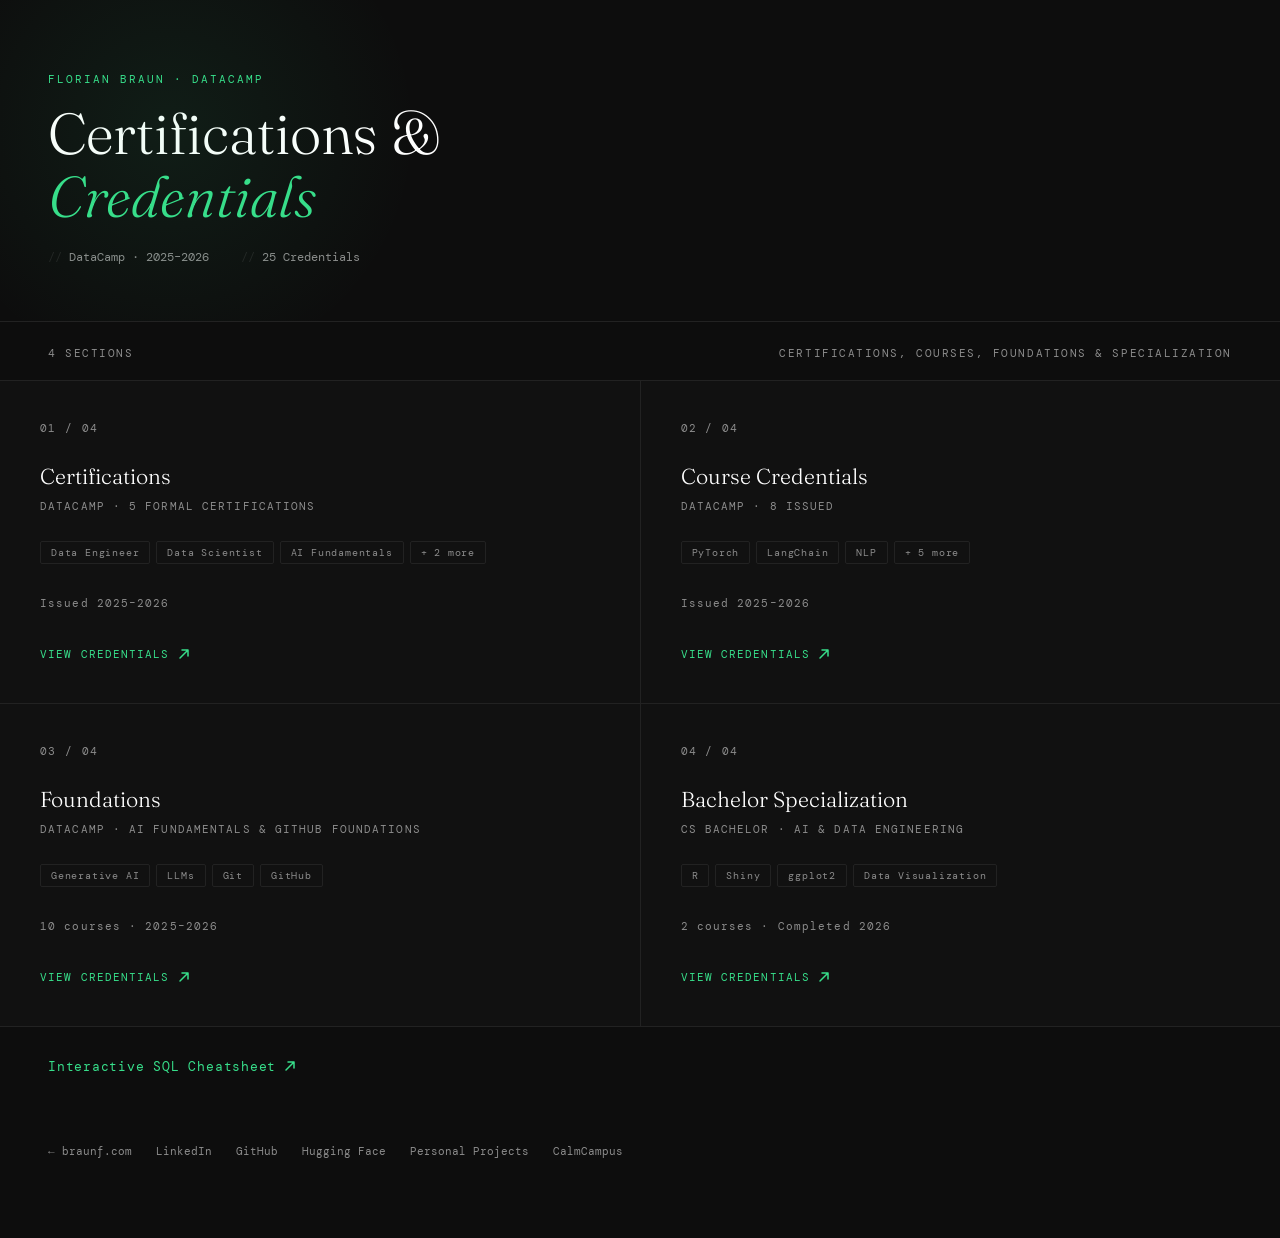
==== index.html @ acf8cc3e "Fix contrast, link previews and navigation Raise muted text contrast to pass WCAG AA, use absolute o" ====
<!DOCTYPE html>
<html lang="en">
<head>
<meta charset="UTF-8">
<meta name="viewport" content="width=device-width, initial-scale=1.0">
<title>Florian Braun — DataCamp Credentials</title>
<link rel="icon" href="assets/img/favicon.ico" type="image/x-icon">
<meta property="og:title" content="Florian Braun — DataCamp Credentials">
<meta property="og:description" content="25 DataCamp credentials spanning Data Engineering, Data Science, AI, Deep Learning, Git and GitHub, and a CS bachelor specialization.">
<meta property="og:image" content="https://data.braunf.com/assets/img/og-image.png">
<meta property="og:type" content="website">
<meta name="twitter:card" content="summary_large_image">
<meta name="twitter:title" content="Florian Braun — DataCamp Credentials">
<meta name="twitter:image" content="https://data.braunf.com/assets/img/og-image.png">
<meta name="description" content="25 DataCamp credentials spanning Data Engineering, Data Science, AI, Deep Learning, Git and GitHub, and a CS bachelor specialization.">
<link rel="canonical" href="https://data.braunf.com/">
<meta property="og:url" content="https://data.braunf.com/">
<meta name="theme-color" content="#0d0d0d">
<meta name="twitter:description" content="25 DataCamp credentials spanning Data Engineering, Data Science, AI, Deep Learning, Git and GitHub, and a CS bachelor specialization.">
<meta property="og:image:alt" content="Florian Braun: DataCamp certifications and credentials">
<link rel="preconnect" href="https://fonts.googleapis.com">
<link rel="preconnect" href="https://fonts.gstatic.com" crossorigin>
<link href="https://fonts.googleapis.com/css2?family=DM+Mono:wght@400;500&family=Fraunces:ital,opsz,wght@0,9..144,300;0,9..144,700;1,9..144,300&display=swap" rel="stylesheet">
<link rel="stylesheet" href="assets/css/style.css">
</head>
<body>

<header>
  <p class="label">Florian Braun · DataCamp</p>
  <h1>Certifications &amp;<br><em>Credentials</em></h1>
  <div class="meta">
    <span>DataCamp · 2025–2026</span>
    <span>25 Credentials</span>
  </div>
</header>

<div class="section-header">
  <span>4 Sections</span>
  <span>Certifications, Courses, Foundations &amp; Specialization</span>
</div>

<div class="grid">

  <a class="card nav-tile" href="certifications.html">
    <p class="card-number">01 / 04</p>
    <h2 class="card-title">Certifications</h2>
    <p class="card-issuer">DATACAMP · 5 FORMAL CERTIFICATIONS</p>
    <div class="skills">
      <span class="skill-tag">Data Engineer</span>
      <span class="skill-tag">Data Scientist</span>
      <span class="skill-tag">AI Fundamentals</span>
      <span class="skill-tag">+ 2 more</span>
    </div>
    <p class="nav-tile-meta">Issued 2025–2026</p>
    <span class="nav-arrow">
      View credentials
      <svg width="12" height="12" viewBox="0 0 12 12" fill="none">
        <path d="M2 10L10 2M10 2H4M10 2V8" stroke="currentColor" stroke-width="1.5" stroke-linecap="round"/>
      </svg>
    </span>
  </a>

  <a class="card nav-tile" href="courses.html">
    <p class="card-number">02 / 04</p>
    <h2 class="card-title">Course Credentials</h2>
    <p class="card-issuer">DATACAMP · 8 ISSUED</p>
    <div class="skills">
      <span class="skill-tag">PyTorch</span>
      <span class="skill-tag">LangChain</span>
      <span class="skill-tag">NLP</span>
      <span class="skill-tag">+ 5 more</span>
    </div>
    <p class="nav-tile-meta">Issued 2025–2026</p>
    <span class="nav-arrow">
      View credentials
      <svg width="12" height="12" viewBox="0 0 12 12" fill="none">
        <path d="M2 10L10 2M10 2H4M10 2V8" stroke="currentColor" stroke-width="1.5" stroke-linecap="round"/>
      </svg>
    </span>
  </a>

  <a class="card nav-tile" href="foundations.html">
    <p class="card-number">03 / 04</p>
    <h2 class="card-title">Foundations</h2>
    <p class="card-issuer">DATACAMP · AI FUNDAMENTALS &amp; GITHUB FOUNDATIONS</p>
    <div class="skills">
      <span class="skill-tag">Generative AI</span>
      <span class="skill-tag">LLMs</span>
      <span class="skill-tag">Git</span>
      <span class="skill-tag">GitHub</span>
    </div>
    <p class="nav-tile-meta">10 courses · 2025–2026</p>
    <span class="nav-arrow">
      View credentials
      <svg width="12" height="12" viewBox="0 0 12 12" fill="none">
        <path d="M2 10L10 2M10 2H4M10 2V8" stroke="currentColor" stroke-width="1.5" stroke-linecap="round"/>
      </svg>
    </span>
  </a>

  <a class="card nav-tile" href="specialization.html">
    <p class="card-number">04 / 04</p>
    <h2 class="card-title">Bachelor Specialization</h2>
    <p class="card-issuer">CS BACHELOR · AI &amp; DATA ENGINEERING</p>
    <div class="skills">
      <span class="skill-tag">R</span>
      <span class="skill-tag">Shiny</span>
      <span class="skill-tag">ggplot2</span>
      <span class="skill-tag">Data Visualization</span>
    </div>
    <p class="nav-tile-meta">2 courses · Completed 2026</p>
    <span class="nav-arrow">
      View credentials
      <svg width="12" height="12" viewBox="0 0 12 12" fill="none">
        <path d="M2 10L10 2M10 2H4M10 2V8" stroke="currentColor" stroke-width="1.5" stroke-linecap="round"/>
      </svg>
    </span>
  </a>

</div>

<div class="resource-bar">
  <a class="resource-bar-link" href="https://www.datacamp.com/pg/sql-query-builder" target="_blank" rel="noopener">
    Interactive SQL Cheatsheet
    <svg width="12" height="12" viewBox="0 0 12 12" fill="none">
      <path d="M2 10L10 2M10 2H4M10 2V8" stroke="currentColor" stroke-width="1.5" stroke-linecap="round"/>
    </svg>
  </a>
</div>

<footer>
  <a href="https://braunf.com">&larr; braunf.com</a>
  <a href="https://www.linkedin.com/in/braunflorian25/" target="_blank" rel="noopener">LinkedIn</a>
  <a href="https://github.com/lumenworksco" target="_blank" rel="noopener">GitHub</a>
  <a href="https://huggingface.co/iPwnds" target="_blank" rel="noopener">Hugging Face</a>
  <a href="https://lumen.braunf.com" target="_blank" rel="noopener">Personal Projects</a>
  <a href="https://cc.braunf.com" target="_blank" rel="noopener">CalmCampus</a>
</footer>

</body>
</html>
---- assets/css/style.css ----
:root {
  --bg: #0d0d0d;
  --surface: #141414;
  --border: #222;
  --accent: #37de8a;
  --accent-dim: rgba(55,222,138,0.12);
  --text: #e8e8e8;
  --muted: #8c8c8c;
  --card-bg: #111;
}

*, *::before, *::after { box-sizing: border-box; margin: 0; padding: 0; }

body {
  background: var(--bg);
  color: var(--text);
  font-family: 'DM Mono', monospace;
  min-height: 100vh;
  padding: 0 0 80px;
  overflow-x: hidden;
}

/* ── Header ── */
header {
  position: relative;
  padding: 72px 48px 56px;
  border-bottom: 1px solid var(--border);
  overflow: hidden;
}

header::before {
  content: '';
  position: absolute;
  top: -120px; left: -80px;
  width: 500px; height: 500px;
  background: radial-gradient(circle, rgba(55,222,138,0.08) 0%, transparent 70%);
  pointer-events: none;
}

.label {
  font-size: 11px;
  letter-spacing: 0.18em;
  text-transform: uppercase;
  color: var(--accent);
  margin-bottom: 16px;
}

h1 {
  font-family: 'Fraunces', serif;
  font-size: clamp(2rem, 5vw, 3.6rem);
  font-weight: 300;
  line-height: 1.1;
  color: #fff;
  max-width: 640px;
}

h1 em {
  font-style: italic;
  color: var(--accent);
}

.meta {
  margin-top: 20px;
  font-size: 12px;
  color: var(--muted);
  display: flex;
  gap: 32px;
  flex-wrap: wrap;
}

.meta span::before {
  content: '// ';
  color: var(--border);
}

/* ── Grid ── */
.grid {
  display: grid;
  grid-template-columns: repeat(auto-fill, minmax(min(100%, 480px), 1fr));
  gap: 1px;
  background: var(--border);
  margin: 0;
}

/* ── Card ── */
.card {
  background: var(--card-bg);
  padding: 40px;
  position: relative;
  transition: background 0.2s;
}

.card:hover { background: #161616; }

.card-number {
  font-size: 11px;
  letter-spacing: 0.12em;
  color: var(--muted);
  margin-bottom: 28px;
}

.card-title {
  font-family: 'Fraunces', serif;
  font-size: 1.35rem;
  font-weight: 300;
  color: #fff;
  line-height: 1.3;
  margin-bottom: 8px;
}

.card-issuer {
  font-size: 11px;
  color: var(--muted);
  letter-spacing: 0.1em;
  margin-bottom: 28px;
}

/* Skills */
.skills {
  display: flex;
  flex-wrap: wrap;
  gap: 6px;
  margin-bottom: 32px;
}

.skill-tag {
  font-size: 10px;
  letter-spacing: 0.08em;
  padding: 4px 10px;
  border: 1px solid var(--border);
  color: var(--muted);
  border-radius: 2px;
}

/* Credential ID block */
.credential-block {
  background: #0a0a0a;
  border: 1px solid var(--border);
  padding: 16px 18px;
  margin-bottom: 20px;
  border-radius: 4px;
}

.credential-label {
  font-size: 10px;
  letter-spacing: 0.14em;
  color: var(--muted);
  text-transform: uppercase;
  margin-bottom: 6px;
}

.credential-id {
  font-size: 13px;
  color: var(--accent);
  word-break: break-all;
  line-height: 1.5;
}

/* CTA */
.cta {
  display: inline-flex;
  align-items: center;
  gap: 8px;
  font-size: 11px;
  letter-spacing: 0.1em;
  text-transform: uppercase;
  color: var(--accent);
  text-decoration: none;
  border: 1px solid rgba(55,222,138,0.3);
  padding: 10px 20px;
  border-radius: 2px;
  transition: background 0.15s, border-color 0.15s;
}

.cta:hover {
  background: var(--accent-dim);
  border-color: var(--accent);
}

.cta svg { flex-shrink: 0; }

.cta-row {
  display: flex;
  flex-wrap: wrap;
  gap: 10px;
}

/* Under construction card */
.card.wip { opacity: 0.6; }

.wip-badge {
  display: inline-flex;
  align-items: center;
  gap: 6px;
  font-size: 11px;
  letter-spacing: 0.12em;
  color: #f5a623;
  border: 1px solid rgba(245,166,35,0.3);
  padding: 6px 14px;
  border-radius: 2px;
  margin-bottom: 20px;
}

.wip-pulse {
  width: 6px; height: 6px;
  background: #f5a623;
  border-radius: 50%;
  animation: pulse 1.4s ease-in-out infinite;
}

@keyframes pulse {
  0%, 100% { opacity: 1; transform: scale(1); }
  50% { opacity: 0.4; transform: scale(0.7); }
}

.wip-note {
  font-size: 12px;
  color: var(--muted);
  line-height: 1.7;
}

/* Section header */
.section-header {
  padding: 24px 48px 20px;
  border-bottom: 1px solid var(--border);
  font-size: 11px;
  letter-spacing: 0.14em;
  color: var(--muted);
  text-transform: uppercase;
  display: flex;
  justify-content: space-between;
}

.grid + .section-header {
  border-top: 1px solid var(--border);
  margin-top: 40px;
}

/* Back navigation */
.back-nav {
  padding: 16px 48px;
  border-bottom: 1px solid var(--border);
}

.back-link {
  display: inline-flex;
  align-items: center;
  gap: 8px;
  font-size: 11px;
  letter-spacing: 0.12em;
  text-transform: uppercase;
  color: var(--muted);
  text-decoration: none;
  transition: color 0.15s;
}

.back-link:hover { color: var(--accent); }

/* Nav tiles (home page) */
.nav-tile {
  text-decoration: none;
  color: inherit;
  display: block;
  min-height: 280px;
}

.nav-tile-meta {
  font-size: 11px;
  color: var(--muted);
  letter-spacing: 0.1em;
  margin-bottom: 32px;
}

.nav-arrow {
  display: inline-flex;
  align-items: center;
  gap: 8px;
  font-size: 11px;
  letter-spacing: 0.1em;
  text-transform: uppercase;
  color: var(--accent);
  transition: gap 0.2s ease;
}

.nav-tile:hover .nav-arrow { gap: 14px; }

/* Resource bar */
.resource-bar {
  padding: 28px 48px;
  border-top: 1px solid var(--border);
}

.resource-bar-link {
  display: inline-flex;
  align-items: center;
  gap: 8px;
  font-size: 13px;
  letter-spacing: 0.06em;
  color: var(--accent);
  text-decoration: none;
  transition: opacity 0.15s;
}

.resource-bar-link:hover { opacity: 0.7; }
.resource-bar-link svg { flex-shrink: 0; }

/* Footer */
footer {
  margin-top: 40px;
  padding: 0 48px;
  font-size: 11px;
  color: var(--muted);
  display: flex;
  gap: 24px;
  flex-wrap: wrap;
}

footer a {
  color: var(--muted);
  text-decoration: none;
  transition: color 0.15s;
}

footer a:hover { color: var(--accent); }

/* Stagger reveal */
.card {
  opacity: 0;
  transform: translateY(16px);
  animation: reveal 0.5s ease forwards;
}
.card:nth-child(1) { animation-delay: 0.05s; }
.card:nth-child(2) { animation-delay: 0.12s; }
.card:nth-child(3) { animation-delay: 0.19s; }
.card:nth-child(4) { animation-delay: 0.26s; }
.card:nth-child(5) { animation-delay: 0.33s; }

@keyframes reveal {
  to { opacity: 1; transform: translateY(0); }
}

.card.wip { animation-name: reveal-wip; }

@keyframes reveal-wip {
  to { opacity: 0.6; transform: translateY(0); }
}

@media (max-width: 600px) {
  header { padding: 48px 24px 36px; }
  .back-nav { padding: 14px 24px; }
  .section-header { padding: 20px 24px 16px; }
  .card { padding: 28px 24px; }
  footer { padding: 0 24px; }
  .resource-bar { padding: 16px 24px; }
}

/* Focus */
a:focus-visible {
  outline: 2px solid var(--accent);
  outline-offset: 3px;
}

.card.nav-tile:focus-visible { outline-offset: -2px; }

/* Reduced motion */
@media (prefers-reduced-motion: reduce) {
  *, *::before, *::after {
    animation-duration: 0.01ms !important;
    animation-iteration-count: 1 !important;
    transition-duration: 0.01ms !important;
  }
}
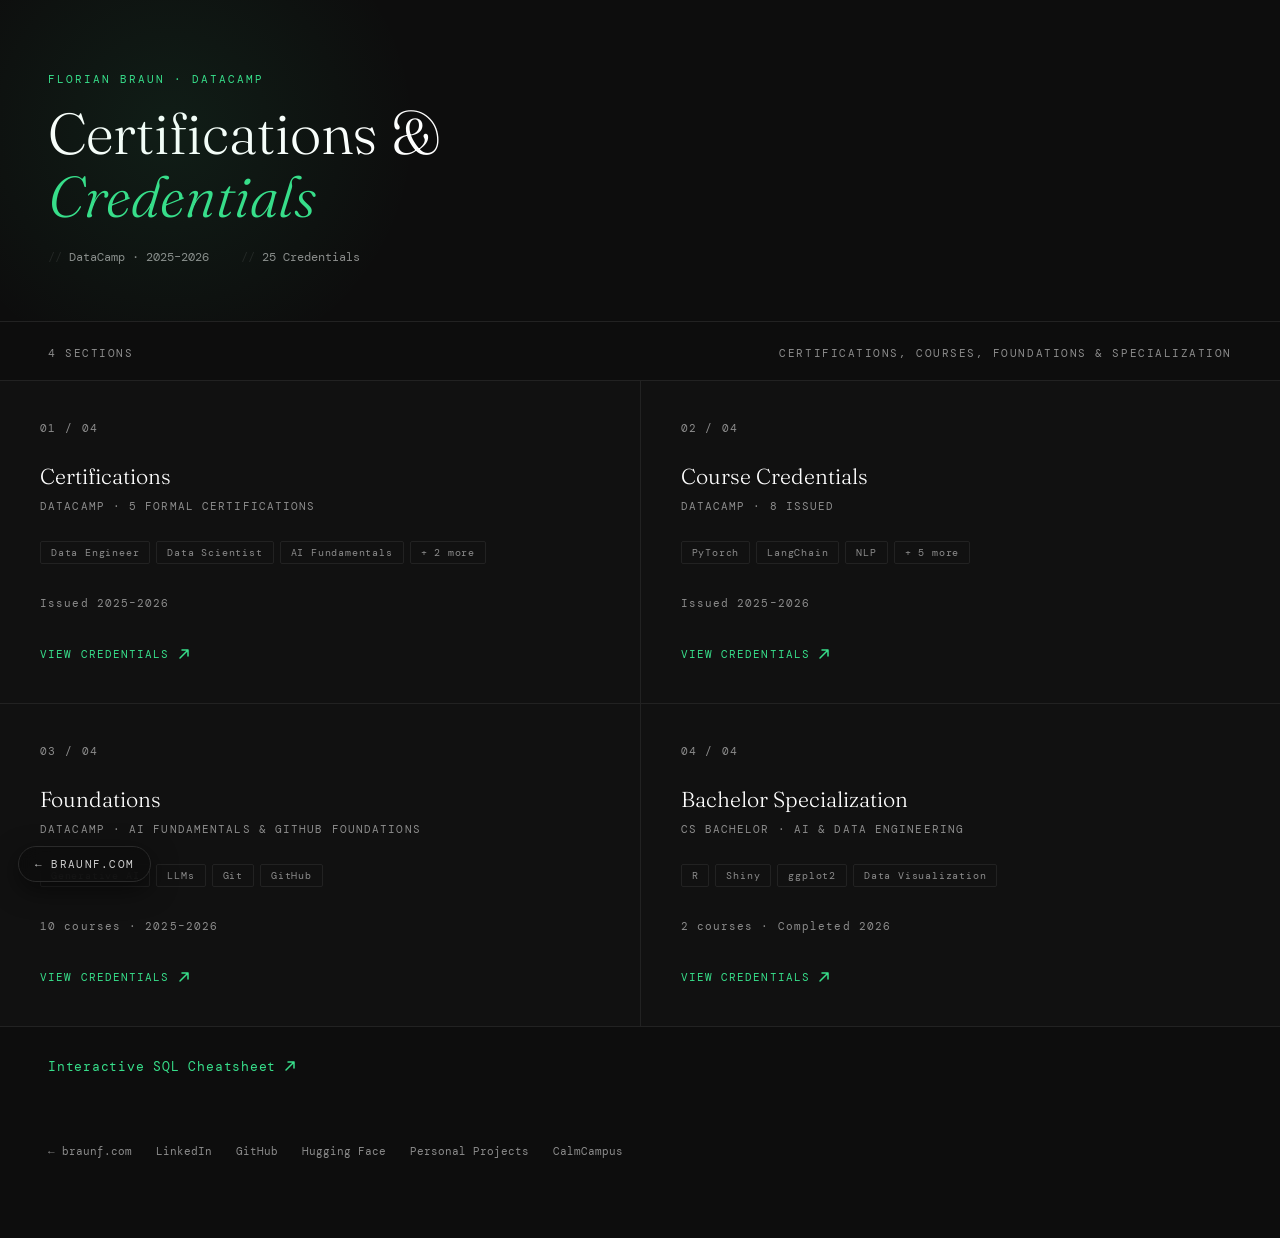
==== commit c8c7caf9: "Add a back button that returns to where the visitor came from A fixed pill remembers the braunf.com " ====
--- a/index.html
+++ b/index.html
@@ -133,9 +133,11 @@
   <a href="https://www.linkedin.com/in/braunflorian25/" target="_blank" rel="noopener">LinkedIn</a>
   <a href="https://github.com/lumenworksco" target="_blank" rel="noopener">GitHub</a>
   <a href="https://huggingface.co/iPwnds" target="_blank" rel="noopener">Hugging Face</a>
-  <a href="https://lumen.braunf.com" target="_blank" rel="noopener">Personal Projects</a>
+  <a href="https://projects.braunf.com" target="_blank" rel="noopener">Personal Projects</a>
   <a href="https://cc.braunf.com" target="_blank" rel="noopener">CalmCampus</a>
 </footer>
 
+<a class="back-pill" data-back href="https://braunf.com/">&larr; braunf.com</a>
+<script src="assets/js/back.js"></script>
 </body>
 </html>
--- a/assets/css/style.css
+++ b/assets/css/style.css
@@ -370,3 +370,25 @@
     transition-duration: 0.01ms !important;
   }
 }
+
+/* Back pill */
+.back-pill {
+  position: fixed;
+  left: 18px;
+  bottom: 18px;
+  z-index: 90;
+  padding: 10px 16px;
+  border: 1px solid #2a2a2a;
+  border-radius: 999px;
+  background: rgba(13, 13, 13, 0.82);
+  backdrop-filter: blur(10px);
+  -webkit-backdrop-filter: blur(10px);
+  font-size: 11px;
+  letter-spacing: 0.12em;
+  text-transform: uppercase;
+  color: #cfcfcf;
+  text-decoration: none;
+  box-shadow: 0 8px 26px rgba(0, 0, 0, 0.5);
+  transition: color 0.2s, border-color 0.2s, transform 0.2s;
+}
+.back-pill:hover { color: var(--accent); border-color: var(--accent); transform: translateY(-1px); }
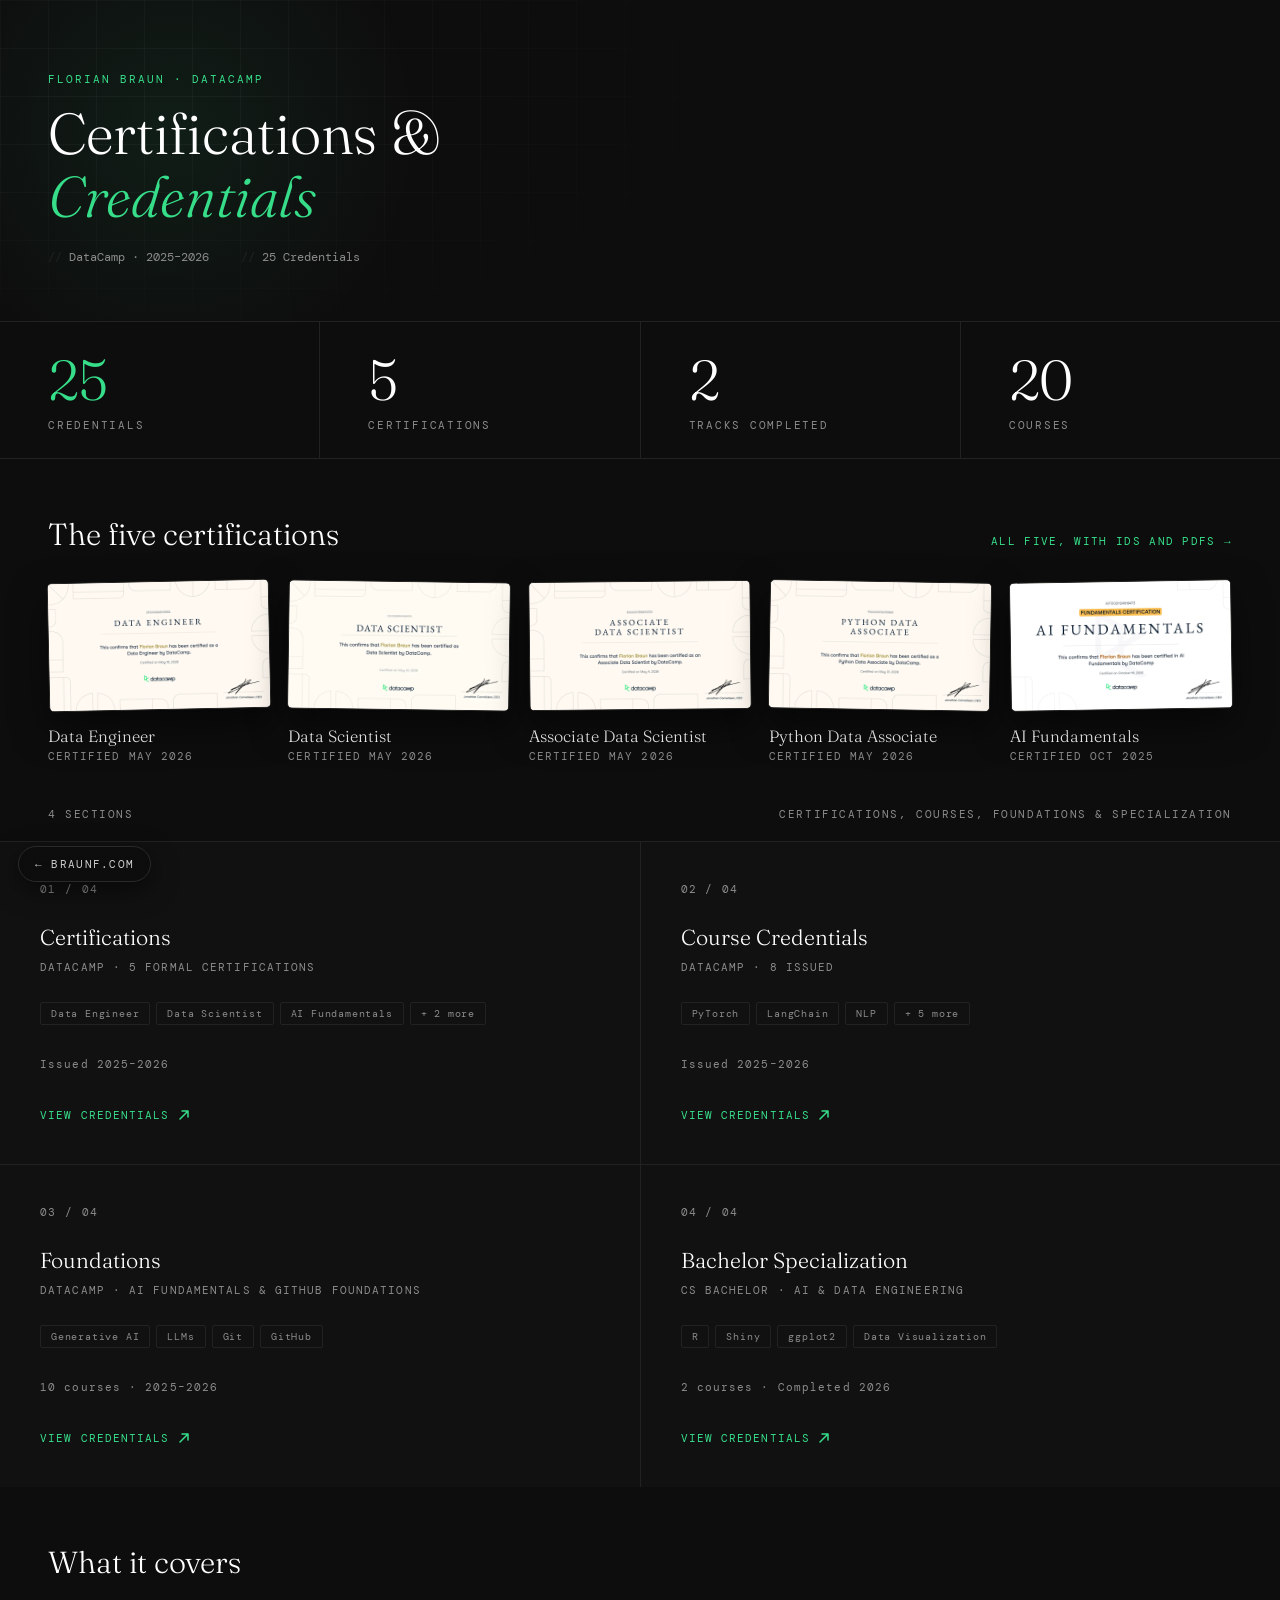
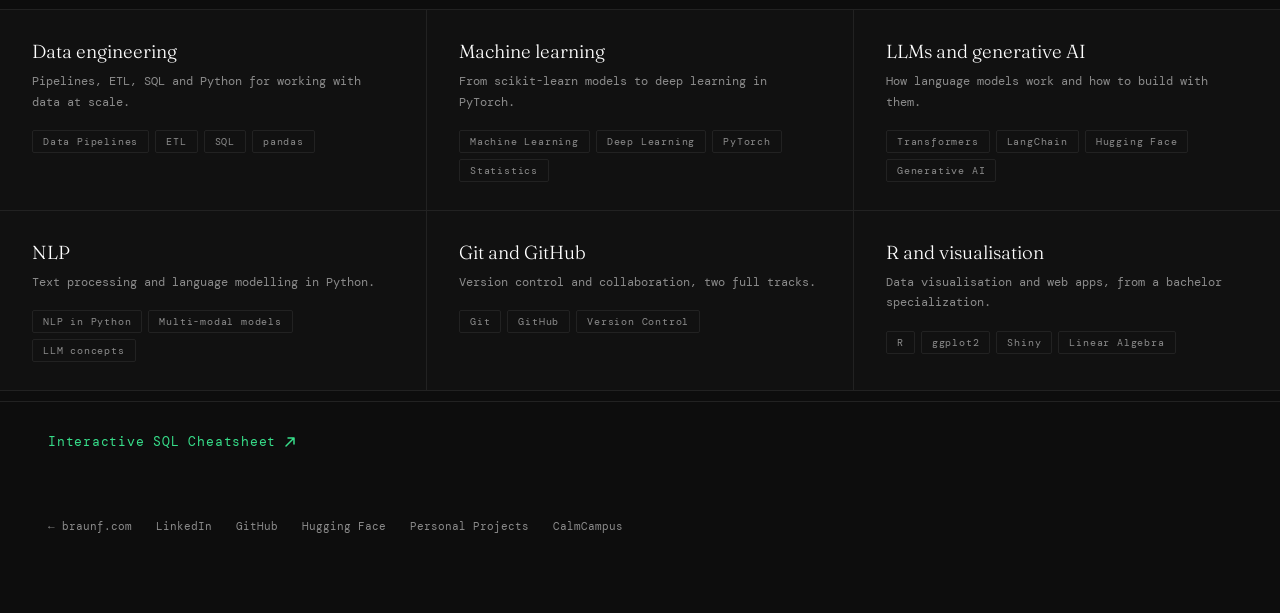
==== commit bfbaf120: "Make the credentials site richer: certificate previews, showcase and stats Render every one of the 2" ====
--- a/index.html
+++ b/index.html
@@ -34,7 +34,47 @@
   </div>
 </header>
 
-<div class="section-header">
+<div class="stats" role="group" aria-label="Credential totals">
+  <div class="stat"><span class="stat-num" data-count="25">25</span><span class="stat-label">Credentials</span></div>
+  <div class="stat"><span class="stat-num" data-count="5">5</span><span class="stat-label">Certifications</span></div>
+  <div class="stat"><span class="stat-num" data-count="2">2</span><span class="stat-label">Tracks completed</span></div>
+  <div class="stat"><span class="stat-num" data-count="20">20</span><span class="stat-label">Courses</span></div>
+</div>
+<section class="showcase" aria-labelledby="show-h">
+  <div class="showcase-head">
+    <h2 id="show-h">The five certifications</h2>
+    <a href="certifications.html">All five, with IDs and PDFs <span aria-hidden="true">&rarr;</span></a>
+  </div>
+  <div class="showcase-row">
+    <a class="showcase-item" href="certifications.html" style="--i:0">
+      <span class="showcase-frame"><img src="assets/certs/certification-data-engineer-DE0018248106652.webp" width="960" height="552" loading="eager" alt="Data Engineer certificate"></span>
+      <span class="showcase-name">Data Engineer</span>
+      <span class="showcase-date">Certified May 2026</span>
+    </a>
+    <a class="showcase-item" href="certifications.html" style="--i:1">
+      <span class="showcase-frame"><img src="assets/certs/certification-data-scientist-DS0028859688856.webp" width="960" height="552" loading="eager" alt="Data Scientist certificate"></span>
+      <span class="showcase-name">Data Scientist</span>
+      <span class="showcase-date">Certified May 2026</span>
+    </a>
+    <a class="showcase-item" href="certifications.html" style="--i:2">
+      <span class="showcase-frame"><img src="assets/certs/certification-associate-data-scientist-DSA0017638872370.webp" width="960" height="552" loading="eager" alt="Associate Data Scientist certificate"></span>
+      <span class="showcase-name">Associate Data Scientist</span>
+      <span class="showcase-date">Certified May 2026</span>
+    </a>
+    <a class="showcase-item" href="certifications.html" style="--i:3">
+      <span class="showcase-frame"><img src="assets/certs/certification-python-data-associate-PDA0018740159645.webp" width="960" height="552" loading="lazy" alt="Python Data Associate certificate"></span>
+      <span class="showcase-name">Python Data Associate</span>
+      <span class="showcase-date">Certified May 2026</span>
+    </a>
+    <a class="showcase-item" href="certifications.html" style="--i:4">
+      <span class="showcase-frame"><img src="assets/certs/certification-ai-fundamentals-AIF0021124919473.webp" width="960" height="552" loading="lazy" alt="AI Fundamentals certificate"></span>
+      <span class="showcase-name">AI Fundamentals</span>
+      <span class="showcase-date">Certified Oct 2025</span>
+    </a>
+  </div>
+</section>
+
+<div class="section-header" id="sections">
   <span>4 Sections</span>
   <span>Certifications, Courses, Foundations &amp; Specialization</span>
 </div>
@@ -119,6 +159,18 @@
 
 </div>
 
+<section class="cover" aria-labelledby="cover-h">
+  <div class="showcase-head"><h2 id="cover-h">What it covers</h2></div>
+  <div class="cover-grid">
+    <div class="cover-cell"><h3>Data engineering</h3><p>Pipelines, ETL, SQL and Python for working with data at scale.</p><div class="skills"><span class="skill-tag">Data Pipelines</span><span class="skill-tag">ETL</span><span class="skill-tag">SQL</span><span class="skill-tag">pandas</span></div></div>
+    <div class="cover-cell"><h3>Machine learning</h3><p>From scikit-learn models to deep learning in PyTorch.</p><div class="skills"><span class="skill-tag">Machine Learning</span><span class="skill-tag">Deep Learning</span><span class="skill-tag">PyTorch</span><span class="skill-tag">Statistics</span></div></div>
+    <div class="cover-cell"><h3>LLMs and generative AI</h3><p>How language models work and how to build with them.</p><div class="skills"><span class="skill-tag">Transformers</span><span class="skill-tag">LangChain</span><span class="skill-tag">Hugging Face</span><span class="skill-tag">Generative AI</span></div></div>
+    <div class="cover-cell"><h3>NLP</h3><p>Text processing and language modelling in Python.</p><div class="skills"><span class="skill-tag">NLP in Python</span><span class="skill-tag">Multi-modal models</span><span class="skill-tag">LLM concepts</span></div></div>
+    <div class="cover-cell"><h3>Git and GitHub</h3><p>Version control and collaboration, two full tracks.</p><div class="skills"><span class="skill-tag">Git</span><span class="skill-tag">GitHub</span><span class="skill-tag">Version Control</span></div></div>
+    <div class="cover-cell"><h3>R and visualisation</h3><p>Data visualisation and web apps, from a bachelor specialization.</p><div class="skills"><span class="skill-tag">R</span><span class="skill-tag">ggplot2</span><span class="skill-tag">Shiny</span><span class="skill-tag">Linear Algebra</span></div></div>
+  </div>
+</section>
+
 <div class="resource-bar">
   <a class="resource-bar-link" href="https://www.datacamp.com/pg/sql-query-builder" target="_blank" rel="noopener">
     Interactive SQL Cheatsheet
@@ -138,6 +190,7 @@
 </footer>
 
 <a class="back-pill" data-back href="https://braunf.com/">&larr; braunf.com</a>
+<script src="assets/js/site.js"></script>
 <script src="assets/js/back.js"></script>
 </body>
 </html>
--- a/assets/css/style.css
+++ b/assets/css/style.css
@@ -392,3 +392,129 @@
   transition: color 0.2s, border-color 0.2s, transform 0.2s;
 }
 .back-pill:hover { color: var(--accent); border-color: var(--accent); transform: translateY(-1px); }
+
+
+/* ───────── Certificate previews ───────── */
+.cert-thumb {
+  display: block;
+  margin: 0 0 26px;
+  border: 1px solid var(--border);
+  border-radius: 6px;
+  overflow: hidden;
+  background: #f6f1e6;
+  box-shadow: 0 14px 34px rgba(0, 0, 0, 0.45);
+  transition: transform 0.5s cubic-bezier(0.22, 1, 0.36, 1), box-shadow 0.4s ease, border-color 0.3s ease;
+  transform: perspective(900px) rotateX(var(--rx, 0deg)) rotateY(var(--ry, 0deg));
+}
+.cert-thumb img { display: block; width: 100%; height: auto; }
+.card:hover .cert-thumb { border-color: rgba(55, 222, 138, 0.45); box-shadow: 0 20px 46px rgba(0, 0, 0, 0.55), 0 0 40px rgba(55, 222, 138, 0.1); }
+.cert-thumb:focus-visible { outline: 2px solid var(--accent); outline-offset: 3px; }
+
+/* credential ID copy */
+.credential-block { position: relative; }
+.copy-id {
+  position: absolute;
+  top: 12px;
+  right: 12px;
+  padding: 5px 11px;
+  border: 1px solid var(--border);
+  border-radius: 2px;
+  background: transparent;
+  color: var(--muted);
+  font: 500 10px 'DM Mono', monospace;
+  letter-spacing: 0.12em;
+  text-transform: uppercase;
+  cursor: pointer;
+  transition: color 0.15s, border-color 0.15s, background 0.15s;
+}
+.copy-id:hover, .copy-id:focus-visible { color: var(--accent); border-color: var(--accent); }
+.copy-id.done { color: #04120b; background: var(--accent); border-color: var(--accent); }
+.credential-id { padding-right: 70px; }
+
+/* cursor spotlight on cards */
+.card::after {
+  content: '';
+  position: absolute;
+  inset: 0;
+  pointer-events: none;
+  opacity: 0;
+  background: radial-gradient(420px circle at var(--mx, 50%) var(--my, 0%), rgba(55, 222, 138, 0.075), transparent 55%);
+  transition: opacity 0.3s ease;
+}
+.card:hover::after { opacity: 1; }
+
+/* hero atmosphere */
+header::after {
+  content: '';
+  position: absolute;
+  inset: 0;
+  pointer-events: none;
+  background-image: linear-gradient(rgba(255, 255, 255, 0.035) 1px, transparent 1px), linear-gradient(90deg, rgba(255, 255, 255, 0.035) 1px, transparent 1px);
+  background-size: 48px 48px;
+  -webkit-mask-image: radial-gradient(ellipse 70% 120% at 12% 30%, #000 10%, transparent 70%);
+  mask-image: radial-gradient(ellipse 70% 120% at 12% 30%, #000 10%, transparent 70%);
+}
+header > * { position: relative; z-index: 1; }
+
+/* ───────── Home: stats band ───────── */
+.stats {
+  display: grid;
+  grid-template-columns: repeat(4, 1fr);
+  gap: 1px;
+  background: var(--border);
+  border-bottom: 1px solid var(--border);
+}
+.stat { background: var(--bg); padding: 30px 48px 26px; }
+.stat-num { display: block; font-family: 'Fraunces', serif; font-size: clamp(2.2rem, 4.4vw, 3.6rem); font-weight: 300; line-height: 1; color: #fff; letter-spacing: -0.02em; }
+.stat:first-child .stat-num { color: var(--accent); }
+.stat-label { display: block; margin-top: 10px; font-size: 11px; letter-spacing: 0.16em; text-transform: uppercase; color: var(--muted); }
+
+/* ───────── Home: certification showcase ───────── */
+.showcase { padding: 56px 48px 20px; }
+.showcase-head { display: flex; align-items: baseline; justify-content: space-between; gap: 20px; flex-wrap: wrap; margin-bottom: 28px; }
+.showcase-head h2 { font-family: 'Fraunces', serif; font-size: clamp(1.4rem, 2.4vw, 1.9rem); font-weight: 300; color: #fff; }
+.showcase-head a { font-size: 11px; letter-spacing: 0.12em; text-transform: uppercase; color: var(--accent); text-decoration: none; }
+.showcase-head a:hover { text-decoration: underline; text-underline-offset: 4px; }
+.showcase-row { display: grid; grid-template-columns: repeat(5, minmax(0, 1fr)); gap: 18px; perspective: 1200px; }
+.showcase-item { display: flex; flex-direction: column; gap: 4px; text-decoration: none; color: inherit; transition: transform 0.5s cubic-bezier(0.22, 1, 0.36, 1); }
+.showcase-frame { display: block; overflow: hidden; border-radius: 5px; border: 1px solid var(--border); background: #f6f1e6; box-shadow: 0 16px 36px rgba(0, 0, 0, 0.5); transition: box-shadow 0.4s ease, border-color 0.3s ease, transform 0.5s cubic-bezier(0.22, 1, 0.36, 1); transform: rotateZ(var(--rot, 0deg)); }
+.showcase-item:nth-child(1) { --rot: -1.2deg; }
+.showcase-item:nth-child(2) { --rot: 0.8deg; }
+.showcase-item:nth-child(3) { --rot: -0.6deg; }
+.showcase-item:nth-child(4) { --rot: 1deg; }
+.showcase-item:nth-child(5) { --rot: -0.9deg; }
+.showcase-frame img { display: block; width: 100%; height: auto; }
+.showcase-item:hover { transform: translateY(-8px); }
+.showcase-item:hover .showcase-frame { border-color: rgba(55, 222, 138, 0.55); box-shadow: 0 26px 54px rgba(0, 0, 0, 0.6), 0 0 44px rgba(55, 222, 138, 0.14); transform: rotateZ(0deg); }
+.showcase-item:focus-visible { outline: 2px solid var(--accent); outline-offset: 6px; }
+.showcase-name { margin-top: 12px; font-family: 'Fraunces', serif; font-size: 1.02rem; font-weight: 300; color: #fff; line-height: 1.25; }
+.showcase-date { font-size: 10.5px; letter-spacing: 0.1em; text-transform: uppercase; color: var(--muted); }
+
+/* ───────── Home: what it covers ───────── */
+.cover { padding: 56px 0 10px; }
+.cover .showcase-head { padding: 0 48px; }
+.cover-grid { display: grid; grid-template-columns: repeat(3, 1fr); gap: 1px; background: var(--border); border-block: 1px solid var(--border); }
+.cover-cell { background: var(--card-bg); padding: 30px 32px 28px; }
+.cover-cell h3 { font-family: 'Fraunces', serif; font-size: 1.18rem; font-weight: 300; color: #fff; margin-bottom: 8px; }
+.cover-cell p { font-size: 12px; line-height: 1.7; color: var(--muted); margin-bottom: 18px; }
+.cover-cell .skills { margin-bottom: 0; }
+
+@media (max-width: 1000px) {
+  .showcase-row { display: flex; gap: 16px; overflow-x: auto; scroll-snap-type: x mandatory; padding-bottom: 16px; margin-right: -24px; scrollbar-width: none; }
+  .showcase-row::-webkit-scrollbar { display: none; }
+  .showcase-item { flex: 0 0 min(72vw, 320px); scroll-snap-align: start; }
+  .cover-grid { grid-template-columns: repeat(2, 1fr); }
+}
+@media (max-width: 640px) {
+  .stats { grid-template-columns: repeat(2, 1fr); }
+  .stat { padding: 22px 24px 20px; }
+  .showcase { padding: 40px 24px 16px; }
+  .cover .showcase-head { padding: 0 24px; }
+  .cover-grid { grid-template-columns: 1fr; }
+}
+@media (prefers-reduced-motion: reduce) {
+  .showcase-item, .showcase-frame, .cert-thumb { transition: none; }
+}
+
+/* section bar: let the two labels wrap instead of colliding on phones */
+.section-header { flex-wrap: wrap; gap: 6px 24px; }
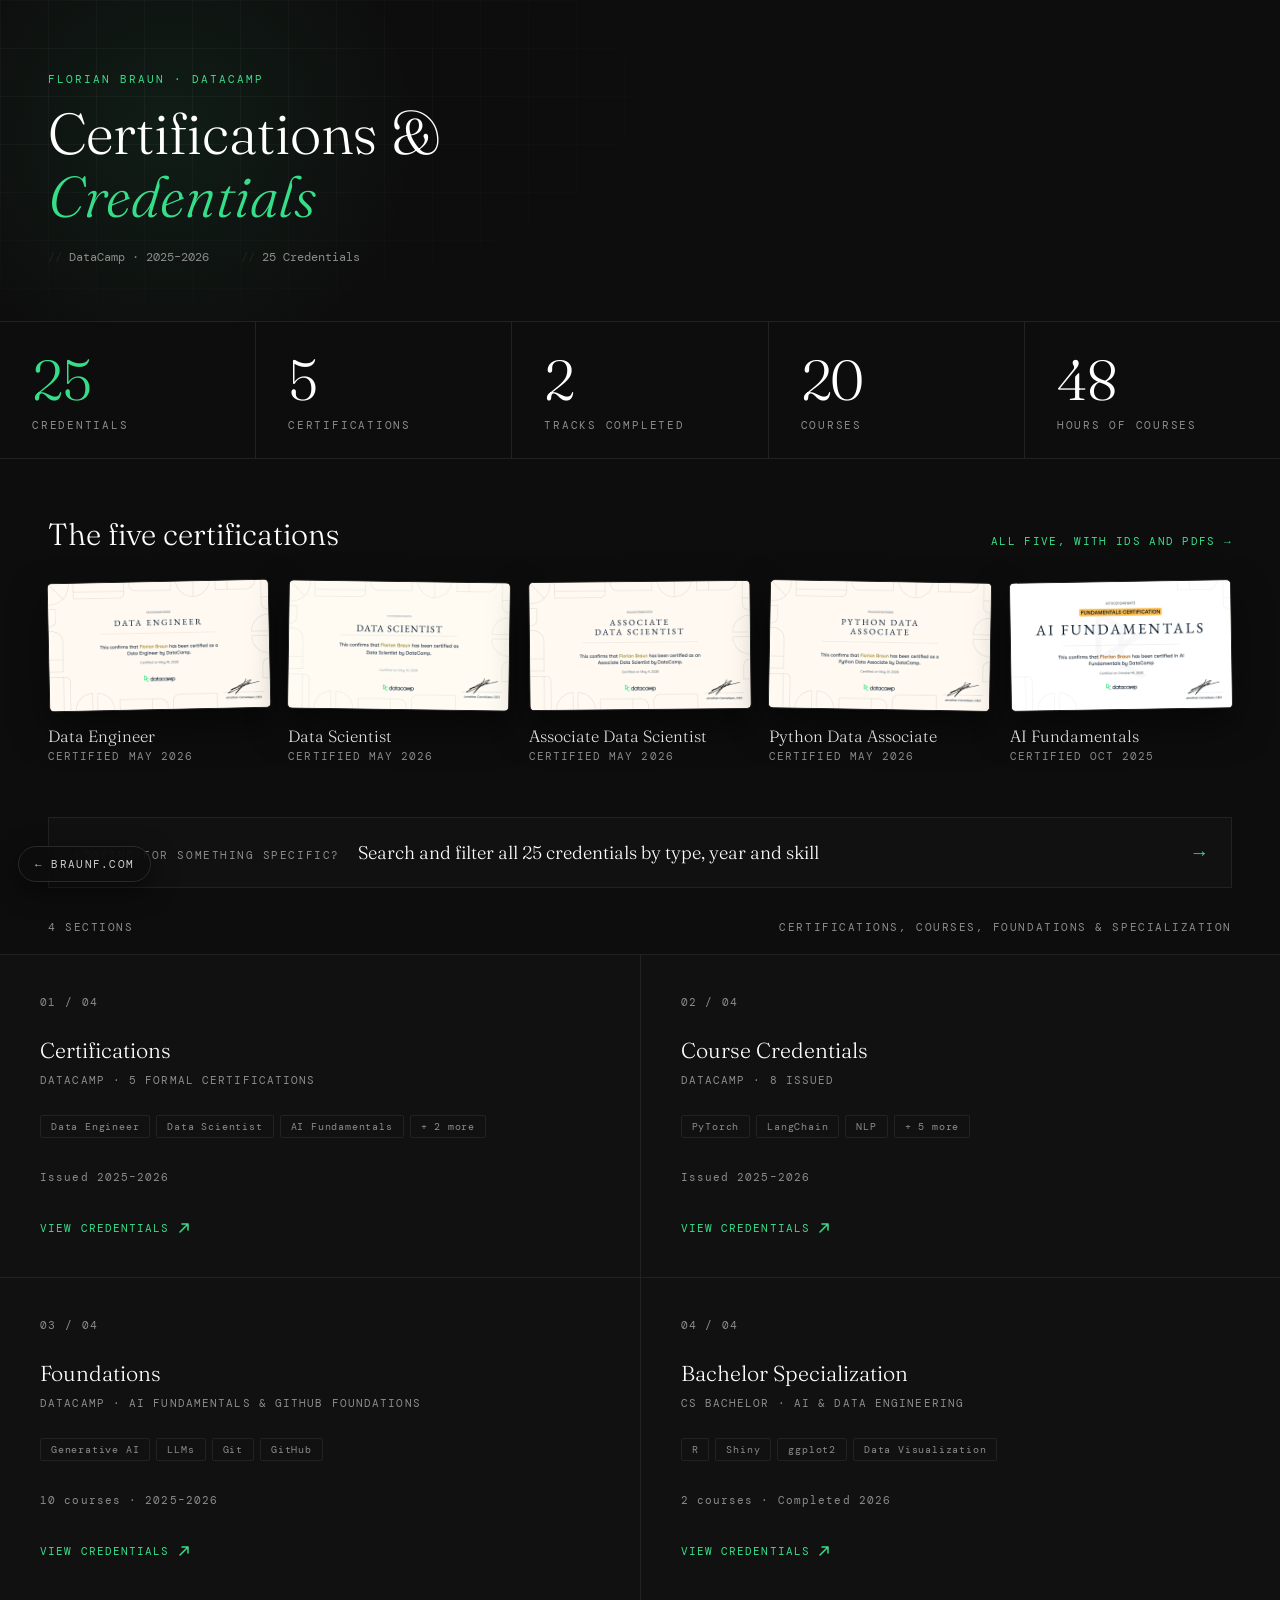
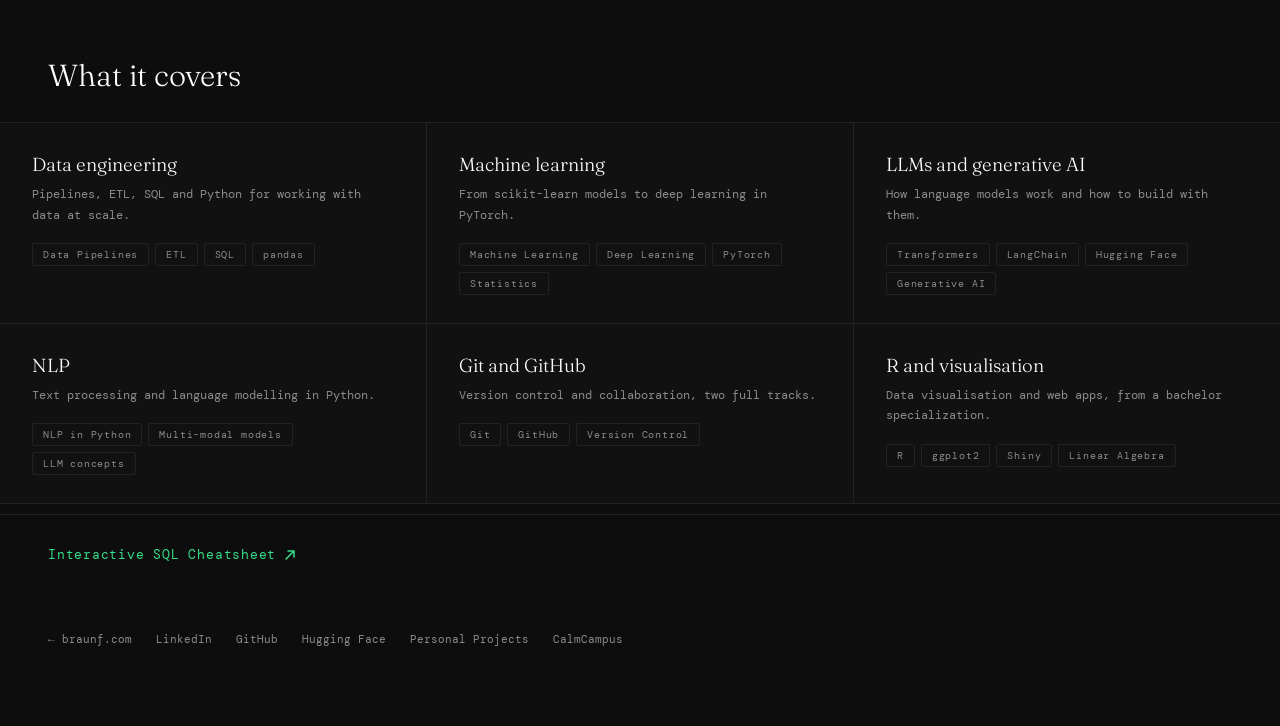
==== commit e85ea44c: "Add a searchable credentials page, verified badges and certificate-derived stats New all.html lists " ====
--- a/index.html
+++ b/index.html
@@ -39,6 +39,7 @@
   <div class="stat"><span class="stat-num" data-count="5">5</span><span class="stat-label">Certifications</span></div>
   <div class="stat"><span class="stat-num" data-count="2">2</span><span class="stat-label">Tracks completed</span></div>
   <div class="stat"><span class="stat-num" data-count="20">20</span><span class="stat-label">Courses</span></div>
+  <div class="stat"><span class="stat-num" data-count="48">48</span><span class="stat-label">Hours of courses</span></div>
 </div>
 <section class="showcase" aria-labelledby="show-h">
   <div class="showcase-head">
@@ -73,6 +74,12 @@
     </a>
   </div>
 </section>
+
+<a class="browse-bar" href="all.html">
+  <span class="browse-q">Looking for something specific?</span>
+  <strong>Search and filter all 25 credentials by type, year and skill</strong>
+  <span class="browse-go" aria-hidden="true">&rarr;</span>
+</a>
 
 <div class="section-header" id="sections">
   <span>4 Sections</span>
--- a/assets/css/style.css
+++ b/assets/css/style.css
@@ -518,3 +518,88 @@
 
 /* section bar: let the two labels wrap instead of colliding on phones */
 .section-header { flex-wrap: wrap; gap: 6px 24px; }
+
+
+/* ───────── Verified badge ───────── */
+.verified-row { margin: -14px 0 22px; }
+.verified { display: inline-flex; align-items: center; gap: 7px; font-size: 10px; letter-spacing: 0.12em; text-transform: uppercase; color: var(--accent); text-decoration: none; }
+.verified::before { content: '✓'; display: inline-grid; place-items: center; width: 15px; height: 15px; border-radius: 50%; border: 1px solid rgba(55, 222, 138, 0.5); font-size: 9px; letter-spacing: 0; }
+a.verified:hover { text-decoration: underline; text-underline-offset: 4px; }
+.verified-pdf { color: var(--muted); }
+.verified-pdf::before { content: '▤'; border-color: var(--border); }
+
+/* back bar with a second link */
+.back-nav { display: flex; justify-content: space-between; align-items: center; gap: 16px; }
+
+/* ───────── Home: browse bar ───────── */
+.browse-bar { display: flex; align-items: baseline; gap: 18px; flex-wrap: wrap; margin: 34px 48px 8px; padding: 22px 26px; border: 1px solid var(--border); background: var(--card-bg); color: inherit; text-decoration: none; transition: border-color 0.2s, background 0.2s; }
+.browse-bar:hover, .browse-bar:focus-visible { border-color: rgba(55, 222, 138, 0.5); background: #151515; }
+.browse-q { font-size: 11px; letter-spacing: 0.14em; text-transform: uppercase; color: var(--muted); }
+.browse-bar strong { font-family: 'Fraunces', serif; font-weight: 300; font-size: 1.15rem; color: #fff; flex: 1; min-width: 220px; }
+.browse-go { color: var(--accent); font-size: 1.2rem; transition: transform 0.25s; }
+.browse-bar:hover .browse-go { transform: translateX(6px); }
+
+/* stats: five across on home */
+.stats:has(.stat:nth-child(5)) { grid-template-columns: repeat(5, 1fr); }
+.stats:has(.stat:nth-child(5)) .stat { padding-inline: 32px; }
+.stats-note { padding: 14px 48px 0; font-size: 11px; color: var(--muted); line-height: 1.7; }
+
+/* ───────── All credentials ───────── */
+.activity { padding: 44px 48px 8px; }
+.act-hint { font-size: 11px; letter-spacing: 0.1em; text-transform: uppercase; color: var(--muted); }
+.bars { display: flex; align-items: flex-end; gap: 6px; height: 170px; padding-top: 22px; }
+.bar { flex: 1; min-width: 0; display: flex; flex-direction: column; align-items: center; justify-content: flex-end; gap: 6px; height: 100%; background: none; border: 0; color: var(--muted); font-family: inherit; cursor: pointer; padding: 0; }
+.bar:disabled { cursor: default; opacity: 0.45; }
+.bar-n { font-size: 11px; color: var(--text); min-height: 14px; }
+.bar-fill { display: block; width: 100%; height: var(--h); min-height: 3px; background: linear-gradient(180deg, var(--accent), rgba(55, 222, 138, 0.25)); border-radius: 2px 2px 0 0; transform-origin: bottom; transition: filter 0.2s, opacity 0.2s; }
+.bar:disabled .bar-fill { background: var(--border); }
+.bar:not(:disabled):hover .bar-fill { filter: brightness(1.25); }
+.bar[aria-pressed="true"] .bar-fill { outline: 1px solid #fff; outline-offset: 2px; }
+.bar-l { font-size: 10px; letter-spacing: 0.06em; text-transform: uppercase; line-height: 1.2; text-align: center; }
+.bar-l small { display: block; font-size: 9px; opacity: 0.6; }
+.bar:focus-visible { outline: 2px solid var(--accent); outline-offset: 2px; }
+
+.filters { padding: 34px 48px 8px; display: flex; flex-direction: column; gap: 14px; }
+.search input { width: 100%; padding: 15px 18px; background: #0a0a0a; border: 1px solid var(--border); border-radius: 2px; color: #fff; font: 400 14px 'DM Mono', monospace; outline: none; transition: border-color 0.2s, box-shadow 0.2s; }
+.search input::placeholder { color: var(--muted); }
+.search input:focus { border-color: var(--accent); box-shadow: 0 0 0 3px rgba(55, 222, 138, 0.12); }
+.filter-row { display: flex; align-items: center; gap: 14px; flex-wrap: wrap; }
+.filter-label { width: 52px; flex: none; font-size: 10px; letter-spacing: 0.16em; text-transform: uppercase; color: var(--muted); }
+.chipset { display: flex; flex-wrap: wrap; gap: 6px; }
+.chip { display: inline-flex; align-items: center; gap: 7px; padding: 6px 12px; border: 1px solid var(--border); border-radius: 2px; background: transparent; color: #bdbdbd; font: 400 11px 'DM Mono', monospace; letter-spacing: 0.04em; cursor: pointer; transition: color 0.15s, border-color 0.15s, background 0.15s; }
+.chip i { font-style: normal; font-size: 10px; color: var(--muted); }
+.chip:hover { border-color: #3a3a3a; color: #fff; }
+.chip.on { color: #04120b; background: var(--accent); border-color: var(--accent); }
+.chip.on i { color: rgba(4, 18, 11, 0.65); }
+.chip:focus-visible, .reset:focus-visible { outline: 2px solid var(--accent); outline-offset: 2px; }
+.filter-foot { margin-top: 4px; }
+.result-count { margin-left: auto; font-size: 11px; letter-spacing: 0.08em; color: var(--muted); }
+.reset { background: none; border: 0; padding: 0; color: var(--accent); font: 400 11px 'DM Mono', monospace; letter-spacing: 0.08em; text-transform: uppercase; text-decoration: underline; text-underline-offset: 4px; cursor: pointer; }
+
+.ac-grid { margin-top: 28px; display: grid; grid-template-columns: repeat(auto-fill, minmax(min(100%, 340px), 1fr)); gap: 1px; background: var(--border); border-block: 1px solid var(--border); }
+.ac { background: var(--card-bg); padding: 26px 26px 24px; position: relative; display: flex; flex-direction: column; }
+.ac[hidden] { display: none; }
+.ac .cert-thumb { margin-bottom: 20px; }
+.ac:hover .cert-thumb { border-color: rgba(55, 222, 138, 0.45); }
+.ac-meta { font-size: 10px; letter-spacing: 0.12em; text-transform: uppercase; color: var(--muted); margin-bottom: 8px; }
+.ac-title { font-family: 'Fraunces', serif; font-weight: 300; font-size: 1.12rem; line-height: 1.3; color: #fff; margin-bottom: 12px; }
+.ac-badge { margin-bottom: 14px; }
+.ac .skills { margin-bottom: 18px; }
+.ac-links { margin-top: auto; display: flex; flex-wrap: wrap; gap: 8px; }
+.ac-link { padding: 7px 13px; border: 1px solid rgba(55, 222, 138, 0.3); border-radius: 2px; font-size: 10.5px; letter-spacing: 0.1em; text-transform: uppercase; color: var(--accent); text-decoration: none; transition: background 0.15s, border-color 0.15s; }
+.ac-link:hover { background: var(--accent-dim); border-color: var(--accent); }
+.empty { padding: 56px 48px; font-size: 13px; color: var(--muted); }
+.sr-only { position: absolute; width: 1px; height: 1px; overflow: hidden; clip: rect(0 0 0 0); white-space: nowrap; }
+
+@media (max-width: 1000px) { .stats:has(.stat:nth-child(5)) { grid-template-columns: repeat(3, 1fr); } }
+@media (max-width: 640px) {
+  .browse-bar { margin: 24px 24px 8px; padding: 18px 20px; }
+  .stats:has(.stat:nth-child(5)) { grid-template-columns: repeat(2, 1fr); }
+  .stats:has(.stat:nth-child(5)) .stat:last-child { grid-column: span 2; }
+  .stats-note { padding: 14px 24px 0; }
+  .activity, .filters { padding-inline: 24px; }
+  .filter-label { width: 100%; }
+  .result-count { margin-left: 0; width: 100%; }
+  .empty { padding: 40px 24px; }
+  .bar-l small { display: none; }
+}
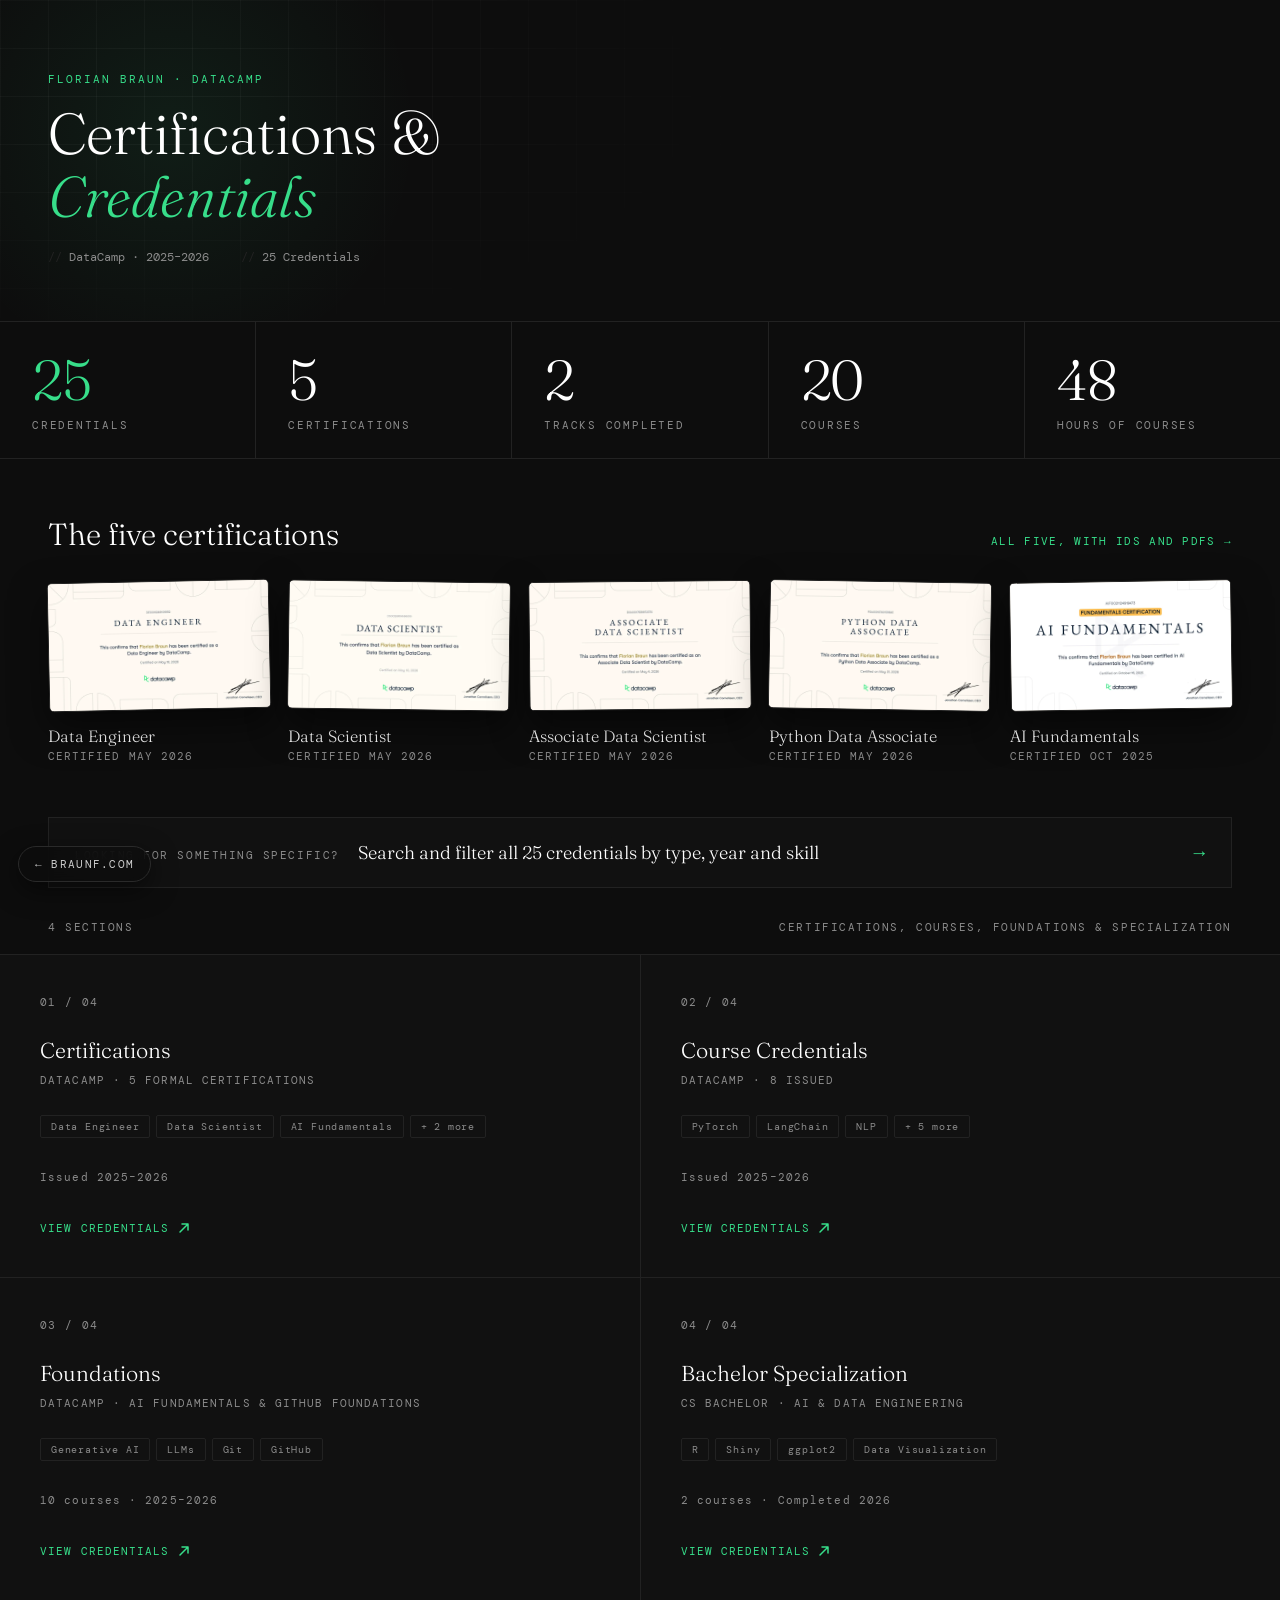
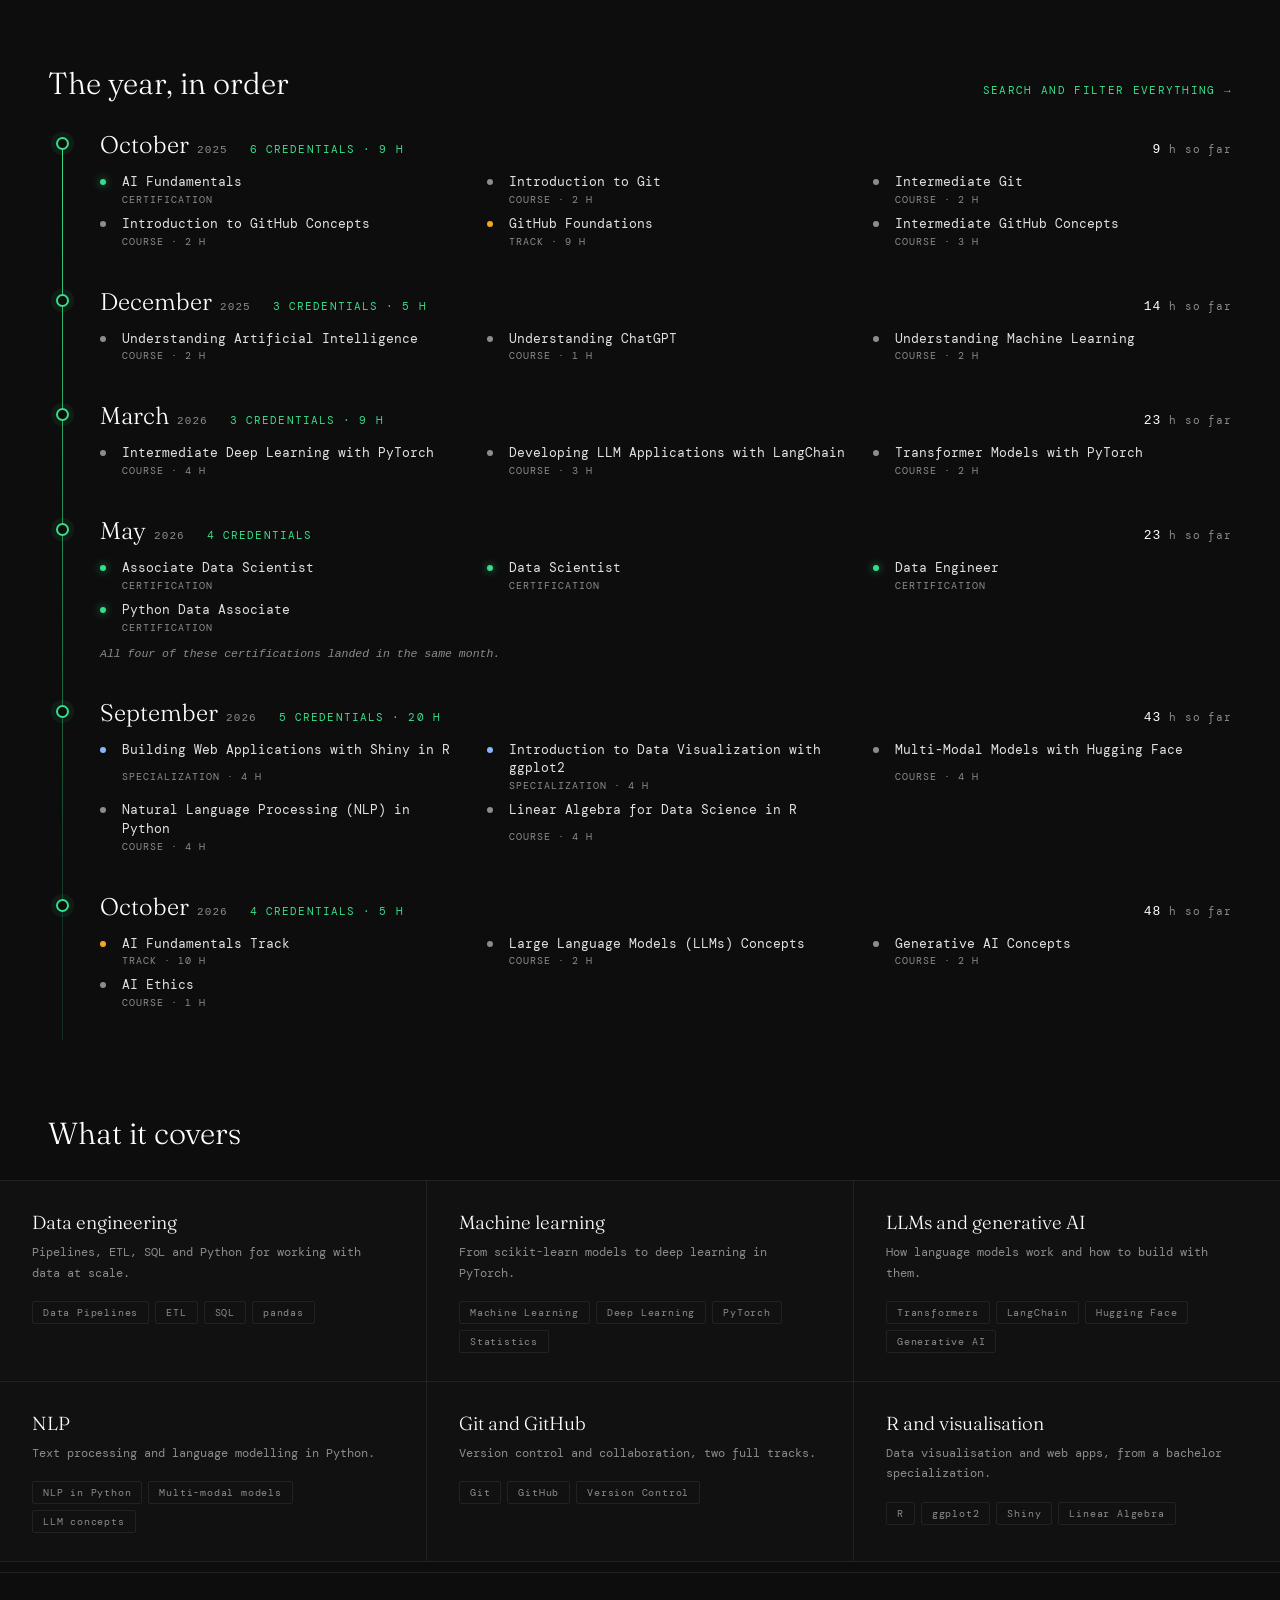
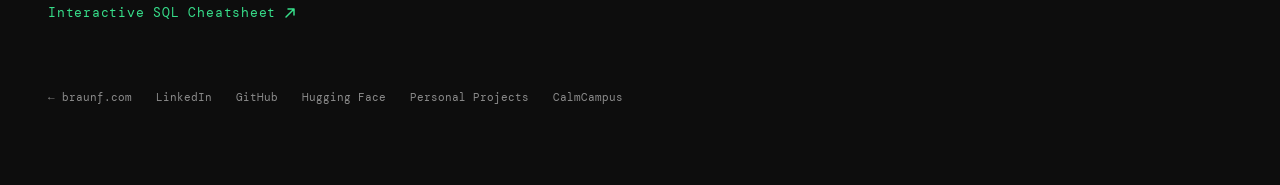
==== commit 2b42233a: "Add a certificate viewer, a year-in-order timeline and page transitions Click any certificate previe" ====
--- a/index.html
+++ b/index.html
@@ -47,27 +47,27 @@
     <a href="certifications.html">All five, with IDs and PDFs <span aria-hidden="true">&rarr;</span></a>
   </div>
   <div class="showcase-row">
-    <a class="showcase-item" href="certifications.html" style="--i:0">
+    <a class="showcase-item" data-lb="certification-data-engineer-DE0018248106652" data-lb-group="showcase" href="certifications.html" style="--i:0">
       <span class="showcase-frame"><img src="assets/certs/certification-data-engineer-DE0018248106652.webp" width="960" height="552" loading="eager" alt="Data Engineer certificate"></span>
       <span class="showcase-name">Data Engineer</span>
       <span class="showcase-date">Certified May 2026</span>
     </a>
-    <a class="showcase-item" href="certifications.html" style="--i:1">
+    <a class="showcase-item" data-lb="certification-data-scientist-DS0028859688856" data-lb-group="showcase" href="certifications.html" style="--i:1">
       <span class="showcase-frame"><img src="assets/certs/certification-data-scientist-DS0028859688856.webp" width="960" height="552" loading="eager" alt="Data Scientist certificate"></span>
       <span class="showcase-name">Data Scientist</span>
       <span class="showcase-date">Certified May 2026</span>
     </a>
-    <a class="showcase-item" href="certifications.html" style="--i:2">
+    <a class="showcase-item" data-lb="certification-associate-data-scientist-DSA0017638872370" data-lb-group="showcase" href="certifications.html" style="--i:2">
       <span class="showcase-frame"><img src="assets/certs/certification-associate-data-scientist-DSA0017638872370.webp" width="960" height="552" loading="eager" alt="Associate Data Scientist certificate"></span>
       <span class="showcase-name">Associate Data Scientist</span>
       <span class="showcase-date">Certified May 2026</span>
     </a>
-    <a class="showcase-item" href="certifications.html" style="--i:3">
+    <a class="showcase-item" data-lb="certification-python-data-associate-PDA0018740159645" data-lb-group="showcase" href="certifications.html" style="--i:3">
       <span class="showcase-frame"><img src="assets/certs/certification-python-data-associate-PDA0018740159645.webp" width="960" height="552" loading="lazy" alt="Python Data Associate certificate"></span>
       <span class="showcase-name">Python Data Associate</span>
       <span class="showcase-date">Certified May 2026</span>
     </a>
-    <a class="showcase-item" href="certifications.html" style="--i:4">
+    <a class="showcase-item" data-lb="certification-ai-fundamentals-AIF0021124919473" data-lb-group="showcase" href="certifications.html" style="--i:4">
       <span class="showcase-frame"><img src="assets/certs/certification-ai-fundamentals-AIF0021124919473.webp" width="960" height="552" loading="lazy" alt="AI Fundamentals certificate"></span>
       <span class="showcase-name">AI Fundamentals</span>
       <span class="showcase-date">Certified Oct 2025</span>
@@ -165,6 +165,63 @@
   </a>
 
 </div>
+
+<section class="journey" aria-labelledby="jour-h">
+  <div class="showcase-head">
+    <h2 id="jour-h">The year, in order</h2>
+    <a href="all.html">Search and filter everything <span aria-hidden="true">&rarr;</span></a>
+  </div>
+  <div class="jm-track">
+    <article class="jm">
+      <a class="jm-head" href="all.html?month=2025-10" aria-label="October 2025: see these 6 credentials">
+        <span class="jm-date">October<small>2025</small></span>
+        <span class="jm-sum">6 credentials · 9 h</span>
+        <span class="jm-run"><b>9</b> h so far</span>
+      </a>
+      <ul class="jm-list"><li class="jt-certification"><span class="jt-dot" aria-hidden="true"></span><span class="jt-name">AI Fundamentals</span><span class="jt-kind">Certification</span></li><li class="jt-course"><span class="jt-dot" aria-hidden="true"></span><span class="jt-name">Introduction to Git</span><span class="jt-kind">Course · 2 h</span></li><li class="jt-course"><span class="jt-dot" aria-hidden="true"></span><span class="jt-name">Intermediate Git</span><span class="jt-kind">Course · 2 h</span></li><li class="jt-course"><span class="jt-dot" aria-hidden="true"></span><span class="jt-name">Introduction to GitHub Concepts</span><span class="jt-kind">Course · 2 h</span></li><li class="jt-track"><span class="jt-dot" aria-hidden="true"></span><span class="jt-name">GitHub Foundations</span><span class="jt-kind">Track · 9 h</span></li><li class="jt-course"><span class="jt-dot" aria-hidden="true"></span><span class="jt-name">Intermediate GitHub Concepts</span><span class="jt-kind">Course · 3 h</span></li></ul>
+    </article>
+    <article class="jm">
+      <a class="jm-head" href="all.html?month=2025-12" aria-label="December 2025: see these 3 credentials">
+        <span class="jm-date">December<small>2025</small></span>
+        <span class="jm-sum">3 credentials · 5 h</span>
+        <span class="jm-run"><b>14</b> h so far</span>
+      </a>
+      <ul class="jm-list"><li class="jt-course"><span class="jt-dot" aria-hidden="true"></span><span class="jt-name">Understanding Artificial Intelligence</span><span class="jt-kind">Course · 2 h</span></li><li class="jt-course"><span class="jt-dot" aria-hidden="true"></span><span class="jt-name">Understanding ChatGPT</span><span class="jt-kind">Course · 1 h</span></li><li class="jt-course"><span class="jt-dot" aria-hidden="true"></span><span class="jt-name">Understanding Machine Learning</span><span class="jt-kind">Course · 2 h</span></li></ul>
+    </article>
+    <article class="jm">
+      <a class="jm-head" href="all.html?month=2026-03" aria-label="March 2026: see these 3 credentials">
+        <span class="jm-date">March<small>2026</small></span>
+        <span class="jm-sum">3 credentials · 9 h</span>
+        <span class="jm-run"><b>23</b> h so far</span>
+      </a>
+      <ul class="jm-list"><li class="jt-course"><span class="jt-dot" aria-hidden="true"></span><span class="jt-name">Intermediate Deep Learning with PyTorch</span><span class="jt-kind">Course · 4 h</span></li><li class="jt-course"><span class="jt-dot" aria-hidden="true"></span><span class="jt-name">Developing LLM Applications with LangChain</span><span class="jt-kind">Course · 3 h</span></li><li class="jt-course"><span class="jt-dot" aria-hidden="true"></span><span class="jt-name">Transformer Models with PyTorch</span><span class="jt-kind">Course · 2 h</span></li></ul>
+    </article>
+    <article class="jm">
+      <a class="jm-head" href="all.html?month=2026-05" aria-label="May 2026: see these 4 credentials">
+        <span class="jm-date">May<small>2026</small></span>
+        <span class="jm-sum">4 credentials</span>
+        <span class="jm-run"><b>23</b> h so far</span>
+      </a>
+      <ul class="jm-list"><li class="jt-certification"><span class="jt-dot" aria-hidden="true"></span><span class="jt-name">Associate Data Scientist</span><span class="jt-kind">Certification</span></li><li class="jt-certification"><span class="jt-dot" aria-hidden="true"></span><span class="jt-name">Data Scientist</span><span class="jt-kind">Certification</span></li><li class="jt-certification"><span class="jt-dot" aria-hidden="true"></span><span class="jt-name">Data Engineer</span><span class="jt-kind">Certification</span></li><li class="jt-certification"><span class="jt-dot" aria-hidden="true"></span><span class="jt-name">Python Data Associate</span><span class="jt-kind">Certification</span></li></ul><p class="jm-note">All four of these certifications landed in the same month.</p>
+    </article>
+    <article class="jm">
+      <a class="jm-head" href="all.html?month=2026-09" aria-label="September 2026: see these 5 credentials">
+        <span class="jm-date">September<small>2026</small></span>
+        <span class="jm-sum">5 credentials · 20 h</span>
+        <span class="jm-run"><b>43</b> h so far</span>
+      </a>
+      <ul class="jm-list"><li class="jt-specialization"><span class="jt-dot" aria-hidden="true"></span><span class="jt-name">Building Web Applications with Shiny in R</span><span class="jt-kind">Specialization · 4 h</span></li><li class="jt-specialization"><span class="jt-dot" aria-hidden="true"></span><span class="jt-name">Introduction to Data Visualization with ggplot2</span><span class="jt-kind">Specialization · 4 h</span></li><li class="jt-course"><span class="jt-dot" aria-hidden="true"></span><span class="jt-name">Multi-Modal Models with Hugging Face</span><span class="jt-kind">Course · 4 h</span></li><li class="jt-course"><span class="jt-dot" aria-hidden="true"></span><span class="jt-name">Natural Language Processing (NLP) in Python</span><span class="jt-kind">Course · 4 h</span></li><li class="jt-course"><span class="jt-dot" aria-hidden="true"></span><span class="jt-name">Linear Algebra for Data Science in R</span><span class="jt-kind">Course · 4 h</span></li></ul>
+    </article>
+    <article class="jm">
+      <a class="jm-head" href="all.html?month=2026-10" aria-label="October 2026: see these 4 credentials">
+        <span class="jm-date">October<small>2026</small></span>
+        <span class="jm-sum">4 credentials · 5 h</span>
+        <span class="jm-run"><b>48</b> h so far</span>
+      </a>
+      <ul class="jm-list"><li class="jt-track"><span class="jt-dot" aria-hidden="true"></span><span class="jt-name">AI Fundamentals Track</span><span class="jt-kind">Track · 10 h</span></li><li class="jt-course"><span class="jt-dot" aria-hidden="true"></span><span class="jt-name">Large Language Models (LLMs) Concepts</span><span class="jt-kind">Course · 2 h</span></li><li class="jt-course"><span class="jt-dot" aria-hidden="true"></span><span class="jt-name">Generative AI Concepts</span><span class="jt-kind">Course · 2 h</span></li><li class="jt-course"><span class="jt-dot" aria-hidden="true"></span><span class="jt-name">AI Ethics</span><span class="jt-kind">Course · 1 h</span></li></ul>
+    </article>
+  </div>
+</section>
 
 <section class="cover" aria-labelledby="cover-h">
   <div class="showcase-head"><h2 id="cover-h">What it covers</h2></div>
@@ -197,6 +254,8 @@
 </footer>
 
 <a class="back-pill" data-back href="https://braunf.com/">&larr; braunf.com</a>
+<script src="assets/js/creds.js"></script>
+<script src="assets/js/lightbox.js"></script>
 <script src="assets/js/site.js"></script>
 <script src="assets/js/back.js"></script>
 </body>
--- a/assets/css/style.css
+++ b/assets/css/style.css
@@ -603,3 +603,70 @@
   .empty { padding: 40px 24px; }
   .bar-l small { display: none; }
 }
+
+
+/* smooth page-to-page transitions (browsers without support just navigate normally) */
+@view-transition { navigation: auto; }
+::view-transition-old(root), ::view-transition-new(root) { animation-duration: 0.28s; }
+@media (prefers-reduced-motion: reduce) { @view-transition { navigation: none; } }
+
+/* ───────── Certificate viewer ───────── */
+[data-lb] { cursor: zoom-in; }
+.lb { position: fixed; inset: 0; z-index: 200; display: none; align-items: center; justify-content: center; padding: 28px; }
+.lb.open { display: flex; }
+.lb-back { position: absolute; inset: 0; background: rgba(5, 5, 5, 0.88); backdrop-filter: blur(10px); -webkit-backdrop-filter: blur(10px); animation: lb-fade 0.25s ease; }
+.lb-box { position: relative; width: min(1100px, 100%); max-height: 100%; display: flex; flex-direction: column; gap: 18px; animation: lb-rise 0.35s cubic-bezier(0.22, 1, 0.36, 1); }
+.lb-stage { position: relative; display: grid; place-items: center; min-height: 0; }
+.lb-img { display: block; max-width: 100%; max-height: calc(100vh - 220px); width: auto; height: auto; border-radius: 6px; border: 1px solid #2a2a2a; background: #f6f1e6; box-shadow: 0 40px 90px rgba(0, 0, 0, 0.7); transition: opacity 0.2s ease; }
+.lb-img.loading { opacity: 0.35; }
+.lb-cap { display: flex; flex-wrap: wrap; align-items: center; justify-content: space-between; gap: 14px 28px; color: #e8e8e8; }
+.lb-title { font-family: 'Fraunces', serif; font-weight: 300; font-size: 1.35rem; color: #fff; }
+.lb-meta { font-size: 11px; letter-spacing: 0.12em; text-transform: uppercase; color: var(--muted); margin-top: 4px; }
+.lb-actions { display: flex; flex-wrap: wrap; align-items: center; gap: 8px; }
+.lb-btn, .lb-link { padding: 8px 14px; border: 1px solid rgba(55, 222, 138, 0.35); border-radius: 2px; background: transparent; color: var(--accent); font: 500 10.5px 'DM Mono', monospace; letter-spacing: 0.12em; text-transform: uppercase; text-decoration: none; cursor: pointer; transition: background 0.15s, border-color 0.15s; }
+.lb-btn:hover, .lb-link:hover { background: var(--accent-dim); border-color: var(--accent); }
+.lb-btn.done { background: var(--accent); color: #04120b; }
+.lb-id { font-size: 11px; color: #bdbdbd; letter-spacing: 0.04em; margin-right: 6px; }
+.lb-nav { position: absolute; top: 50%; transform: translateY(-50%); width: 46px; height: 46px; border-radius: 50%; border: 1px solid #333; background: rgba(13, 13, 13, 0.8); color: #fff; font-size: 18px; cursor: pointer; transition: border-color 0.15s, color 0.15s; }
+.lb-nav:hover { border-color: var(--accent); color: var(--accent); }
+.lb-prev { left: -62px; } .lb-next { right: -62px; }
+.lb-close { position: absolute; top: -6px; right: 0; transform: translateY(-100%); background: none; border: 0; color: #bdbdbd; font: 500 11px 'DM Mono', monospace; letter-spacing: 0.16em; text-transform: uppercase; cursor: pointer; padding: 6px 0; }
+.lb-close:hover { color: #fff; }
+.lb-count { position: absolute; top: -6px; left: 0; transform: translateY(-100%); font-size: 11px; letter-spacing: 0.12em; color: var(--muted); padding: 6px 0; }
+.lb button:focus-visible, .lb a:focus-visible { outline: 2px solid var(--accent); outline-offset: 3px; }
+body.lb-lock { overflow: hidden; }
+@keyframes lb-fade { from { opacity: 0; } to { opacity: 1; } }
+@keyframes lb-rise { from { opacity: 0; transform: translateY(14px) scale(0.985); } to { opacity: 1; transform: none; } }
+@media (max-width: 1240px) { .lb-prev { left: 10px; } .lb-next { right: 10px; } .lb-nav { width: 40px; height: 40px; background: rgba(13, 13, 13, 0.72); backdrop-filter: blur(6px); -webkit-backdrop-filter: blur(6px); } }
+@media (max-width: 640px) { .lb { padding: 56px 14px 14px; } .lb-img { max-height: calc(100vh - 300px); } .lb-title { font-size: 1.1rem; } }
+@media (prefers-reduced-motion: reduce) { .lb-back, .lb-box { animation: none; } }
+
+/* ───────── Home: the year in order ───────── */
+.journey { padding: 64px 48px 10px; }
+.jm-track { position: relative; margin-top: 8px; }
+.jm-track::before { content: ''; position: absolute; left: 14px; top: 8px; bottom: 8px; width: 1px; background: linear-gradient(180deg, var(--accent), rgba(55, 222, 138, 0.15) 90%); }
+.jm { position: relative; padding: 0 0 38px 52px; }
+.jm::before { content: ''; position: absolute; left: 8px; top: 7px; width: 13px; height: 13px; border-radius: 50%; background: var(--bg); border: 2px solid var(--accent); box-shadow: 0 0 0 5px rgba(55, 222, 138, 0.08); transition: background 0.3s, box-shadow 0.3s; }
+.jm:hover::before { background: var(--accent); box-shadow: 0 0 0 8px rgba(55, 222, 138, 0.14); }
+.jm-head { display: flex; align-items: baseline; flex-wrap: wrap; gap: 6px 22px; text-decoration: none; color: inherit; }
+.jm-date { font-family: 'Fraunces', serif; font-weight: 300; font-size: 1.5rem; color: #fff; }
+.jm-date small { margin-left: 8px; font-family: 'DM Mono', monospace; font-size: 11px; letter-spacing: 0.1em; color: var(--muted); }
+.jm-sum { font-size: 11px; letter-spacing: 0.1em; text-transform: uppercase; color: var(--accent); }
+.jm-run { margin-left: auto; font-size: 11px; letter-spacing: 0.08em; color: var(--muted); }
+.jm-run b { color: #fff; font-weight: 500; font-size: 13px; }
+.jm-head:hover .jm-date { color: var(--accent); }
+.jm-head:focus-visible { outline: 2px solid var(--accent); outline-offset: 4px; }
+.jm-list { list-style: none; display: grid; grid-template-columns: repeat(auto-fill, minmax(min(100%, 300px), 1fr)); gap: 8px 28px; margin-top: 14px; }
+.jm-list li { display: grid; grid-template-columns: 14px 1fr; align-items: baseline; column-gap: 8px; font-size: 12.5px; line-height: 1.5; }
+.jt-dot { width: 6px; height: 6px; border-radius: 50%; background: var(--muted); transform: translateY(-1px); }
+.jt-certification .jt-dot { background: var(--accent); box-shadow: 0 0 8px rgba(55, 222, 138, 0.7); }
+.jt-track .jt-dot { background: #f5a623; }
+.jt-specialization .jt-dot { background: #8ab4ff; }
+.jt-name { color: #e2e2e2; }
+.jt-kind { grid-column: 2; font-size: 10px; letter-spacing: 0.1em; text-transform: uppercase; color: var(--muted); }
+.jm-note { margin-top: 12px; font-size: 11.5px; color: var(--muted); font-style: italic; }
+.jm { transition: opacity 0.7s ease, transform 0.7s cubic-bezier(0.22, 1, 0.36, 1); }
+.jm.pre { opacity: 0; transform: translateY(18px); }
+.jm.pre.seen { opacity: 1; transform: none; }
+@media (max-width: 640px) { .journey { padding: 44px 24px 10px; } .jm { padding-left: 40px; } .jm-run { margin-left: 0; width: 100%; } .jm-date { font-size: 1.3rem; } }
+@media (prefers-reduced-motion: reduce) { .jm, .jm.pre { opacity: 1; transform: none; transition: none; } }
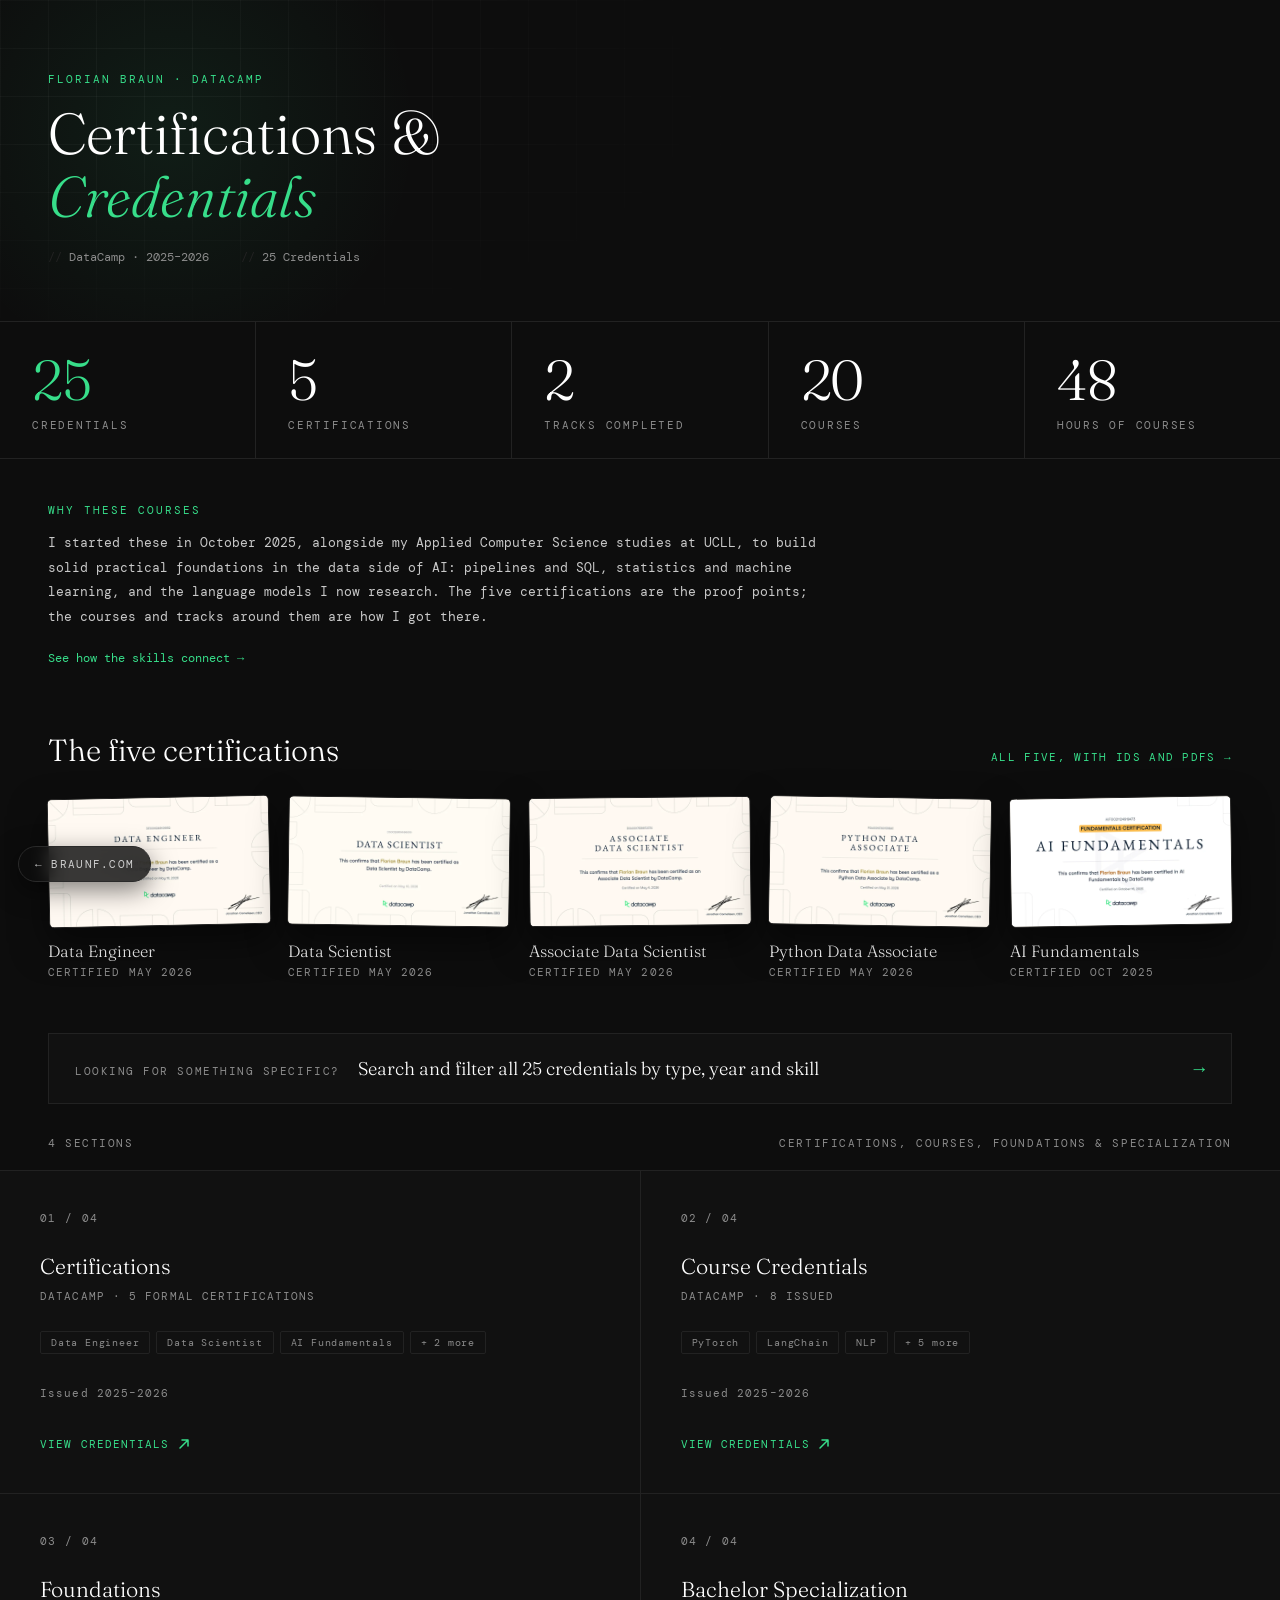
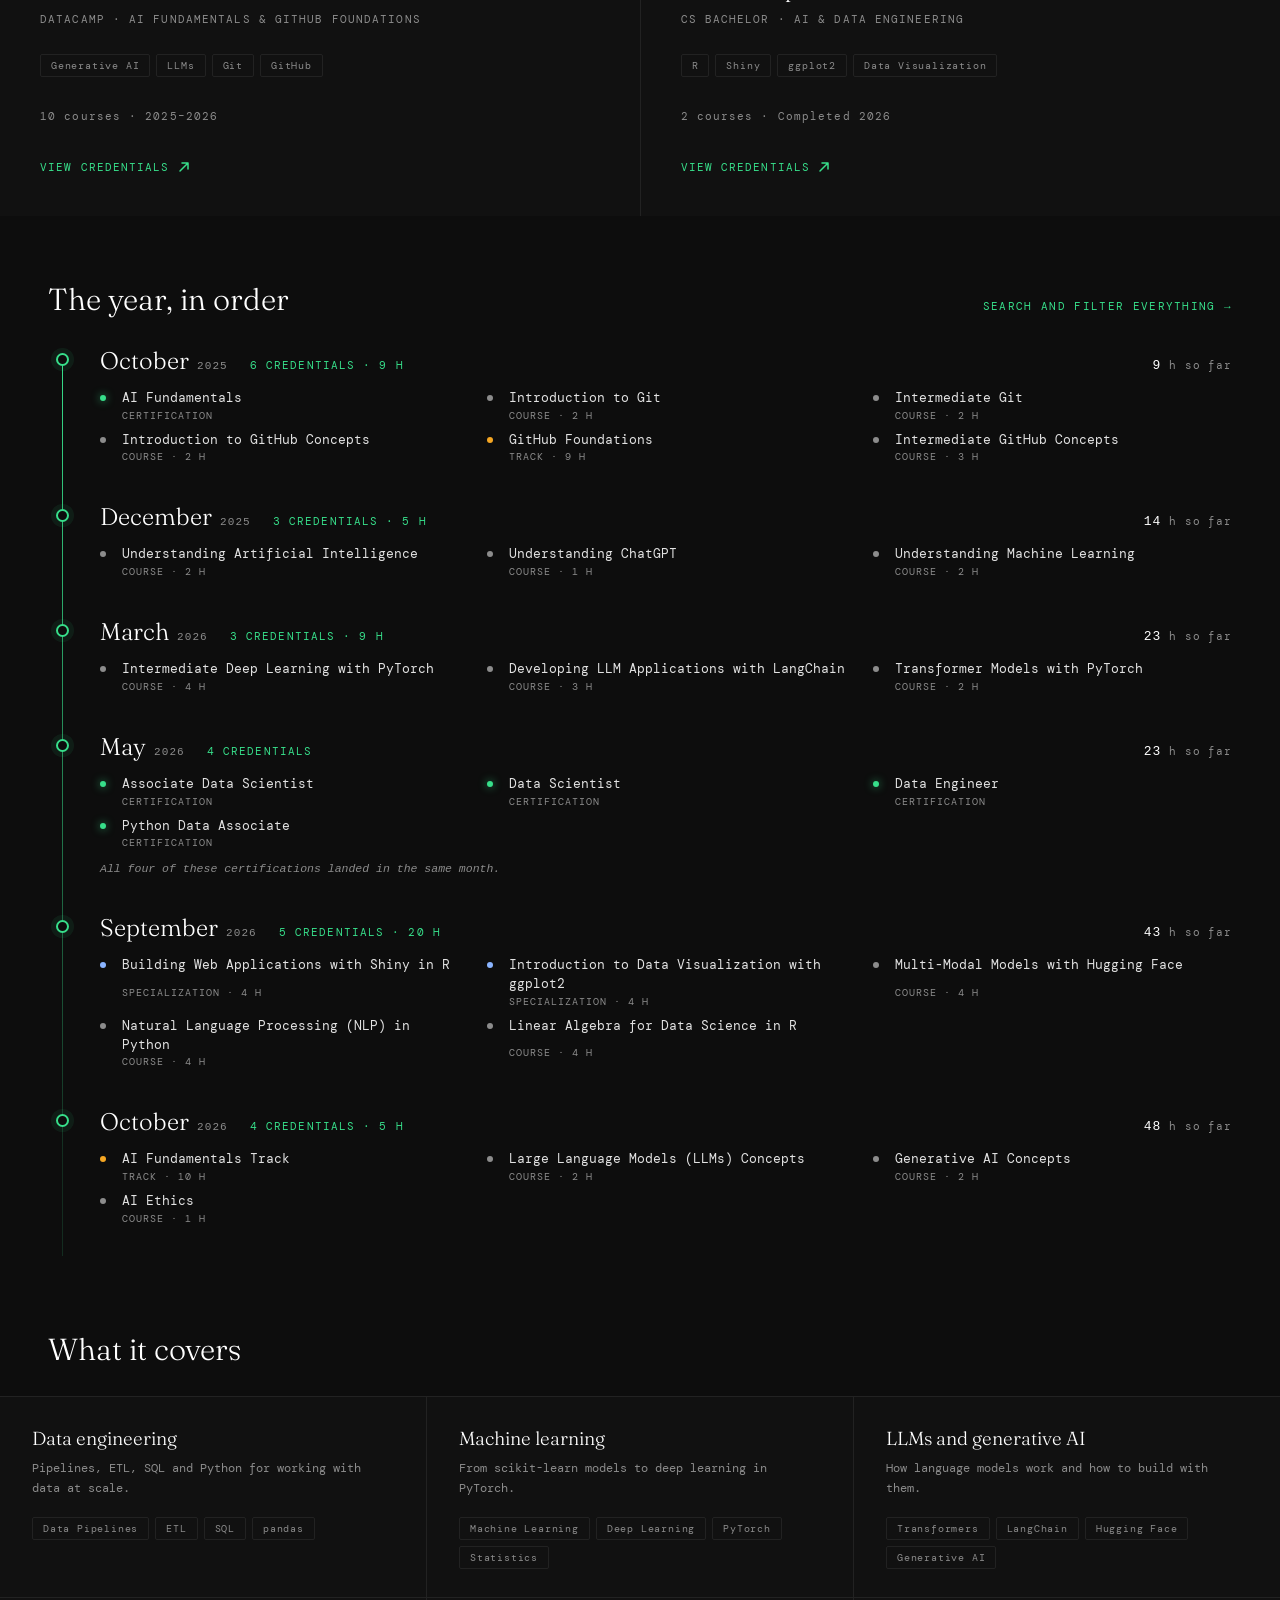
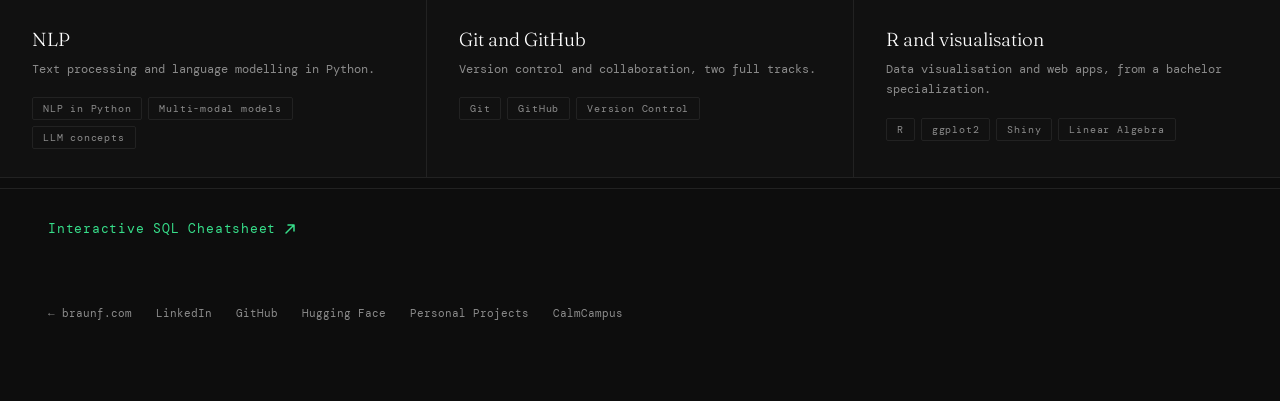
==== commit f91c82ef: "Add an interactive skills network and a short intro on why these courses" ====
--- a/index.html
+++ b/index.html
@@ -41,6 +41,11 @@
   <div class="stat"><span class="stat-num" data-count="20">20</span><span class="stat-label">Courses</span></div>
   <div class="stat"><span class="stat-num" data-count="48">48</span><span class="stat-label">Hours of courses</span></div>
 </div>
+<section class="intro" aria-labelledby="intro-h">
+  <p class="label" id="intro-h">Why these courses</p>
+  <p>I started these in October 2025, alongside my Applied Computer Science studies at UCLL, to build solid practical foundations in the data side of AI: pipelines and SQL, statistics and machine learning, and the language models I now research. The five certifications are the proof points; the courses and tracks around them are how I got there.</p>
+  <a href="skills.html">See how the skills connect <span aria-hidden="true">&rarr;</span></a>
+</section>
 <section class="showcase" aria-labelledby="show-h">
   <div class="showcase-head">
     <h2 id="show-h">The five certifications</h2>
--- a/assets/css/style.css
+++ b/assets/css/style.css
@@ -670,3 +670,30 @@
 .jm.pre.seen { opacity: 1; transform: none; }
 @media (max-width: 640px) { .journey { padding: 44px 24px 10px; } .jm { padding-left: 40px; } .jm-run { margin-left: 0; width: 100%; } .jm-date { font-size: 1.3rem; } }
 @media (prefers-reduced-motion: reduce) { .jm, .jm.pre { opacity: 1; transform: none; transition: none; } }
+
+/* ── Skills network ── */
+.net { padding: 40px 0 10px; }
+.net .showcase-head { padding: 0 48px; }
+.net-hint { padding: 0 48px; max-width: 860px; font-size: 12px; line-height: 1.8; color: var(--muted); margin-bottom: 22px; }
+.net-wrap { position: relative; margin: 0 48px; border: 1px solid var(--border); background: var(--card-bg); overflow: hidden; }
+.net-wrap canvas { display: block; width: 100%; }
+.net-card { position: absolute; left: 14px; bottom: 14px; right: 14px; max-width: 460px; padding: 12px 14px; background: rgba(13,13,13,0.88); border: 1px solid var(--border); backdrop-filter: blur(6px); }
+.net-card-title { display: block; font-family: 'Fraunces', serif; font-size: 1.05rem; font-weight: 300; color: #fff; margin-bottom: 4px; }
+.net-card-sub { display: block; font-size: 11px; line-height: 1.7; color: var(--muted); }
+.net-list { margin: 22px 48px 0; font-size: 12px; color: var(--muted); }
+.net-list summary { cursor: pointer; color: var(--accent); padding: 6px 0; }
+.net-list ul { list-style: none; margin-top: 10px; display: grid; gap: 8px; }
+.net-list li strong { color: var(--text); font-weight: 500; }
+.net-list li span { display: block; line-height: 1.6; }
+@media (max-width: 720px) {
+  .net .showcase-head, .net-hint { padding: 0 24px; }
+  .net-wrap, .net-list { margin-left: 24px; margin-right: 24px; }
+}
+
+/* ── Home intro ── */
+.intro { padding: 44px 48px 8px; max-width: 880px; }
+.intro .label { margin-bottom: 14px; }
+.intro p:not(.label) { font-size: 13px; line-height: 1.9; color: #c9c9c9; margin-bottom: 16px; }
+.intro a { font-size: 12px; color: var(--accent); text-decoration: none; }
+.intro a:hover { text-decoration: underline; }
+@media (max-width: 720px) { .intro { padding: 36px 24px 4px; } }
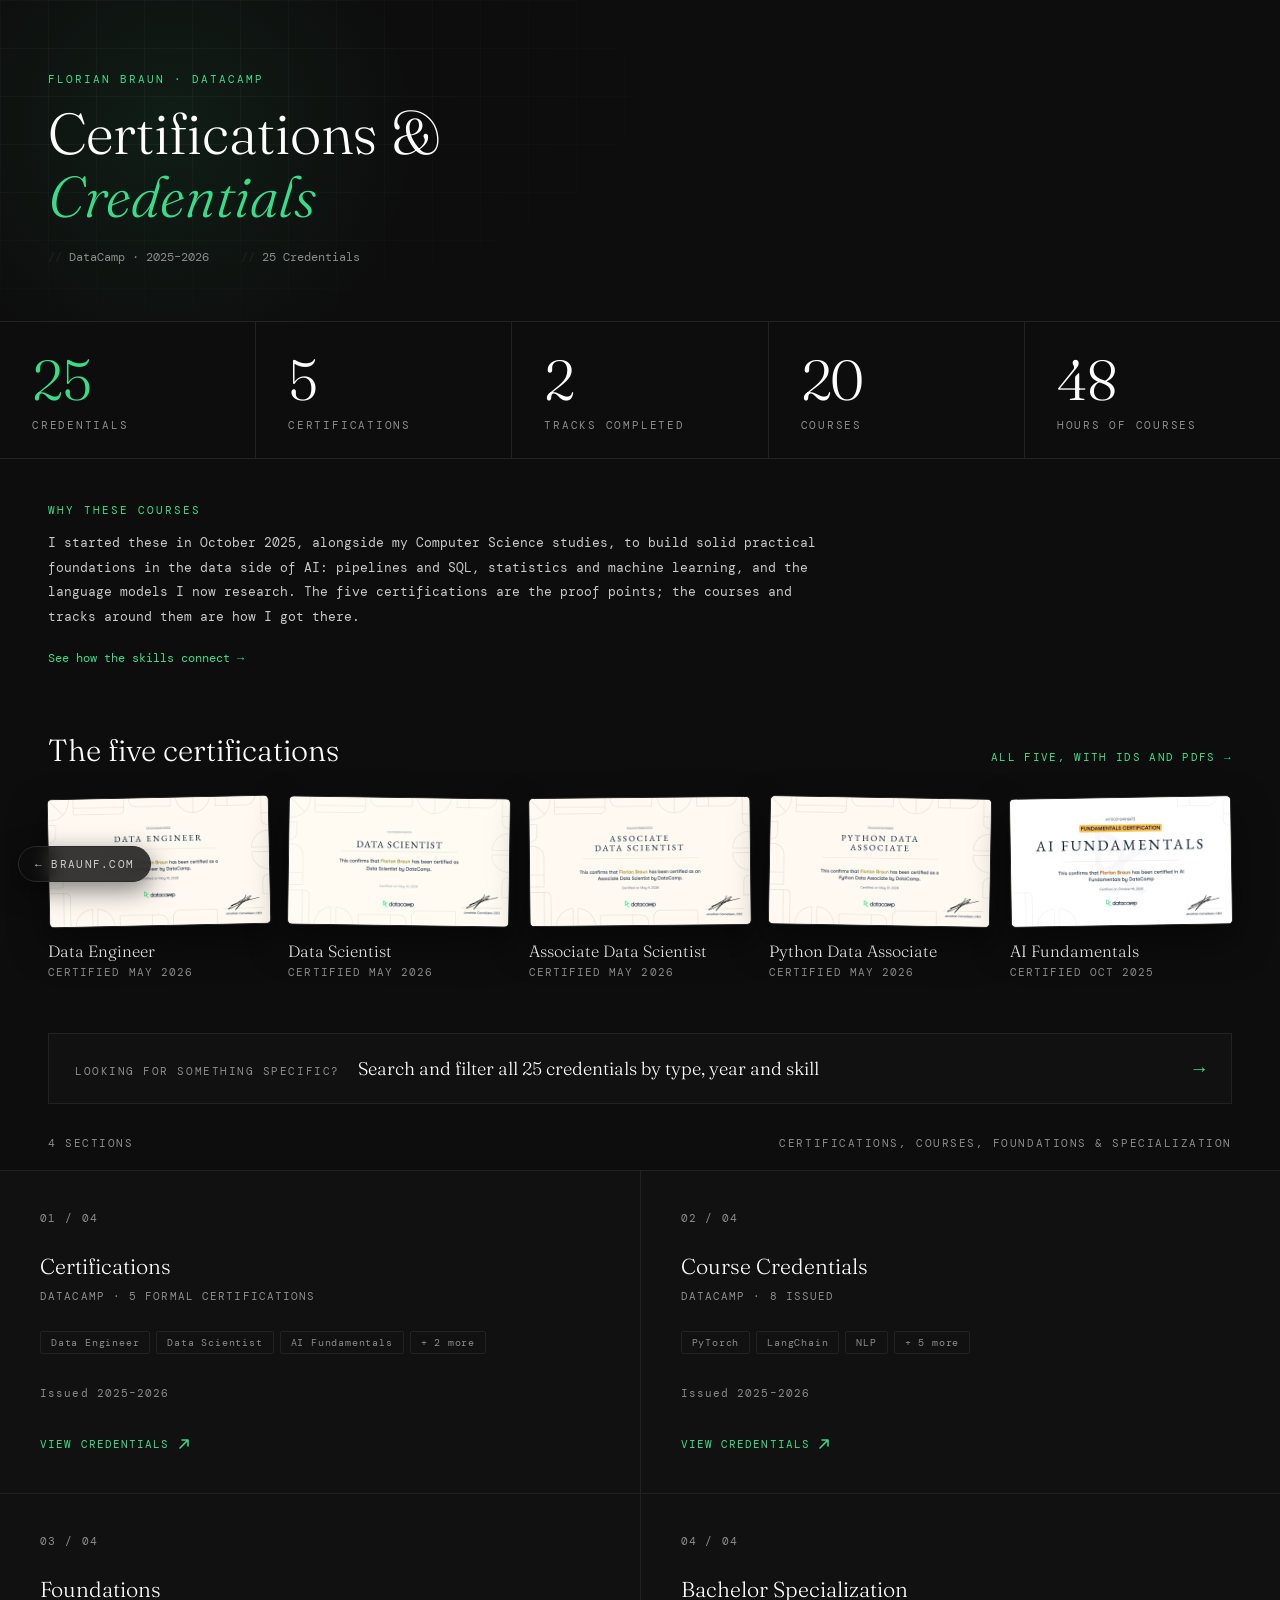
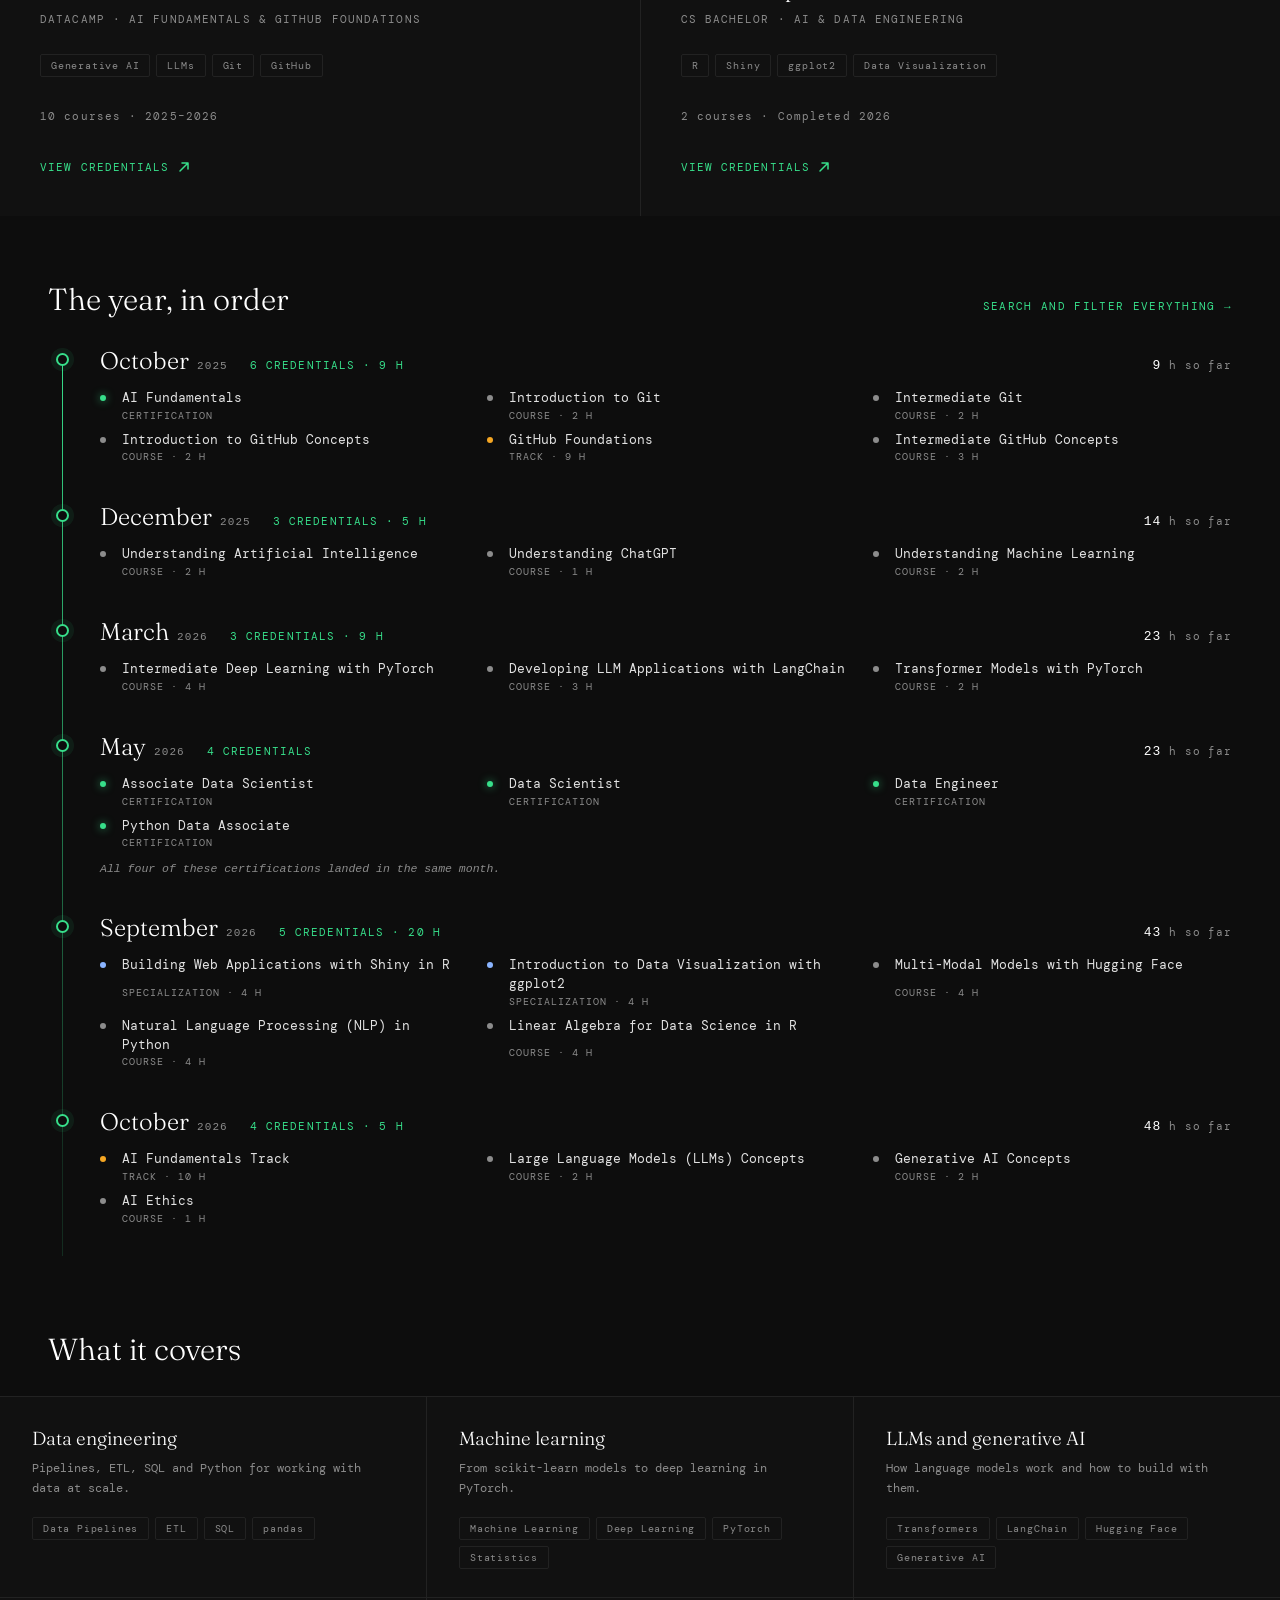
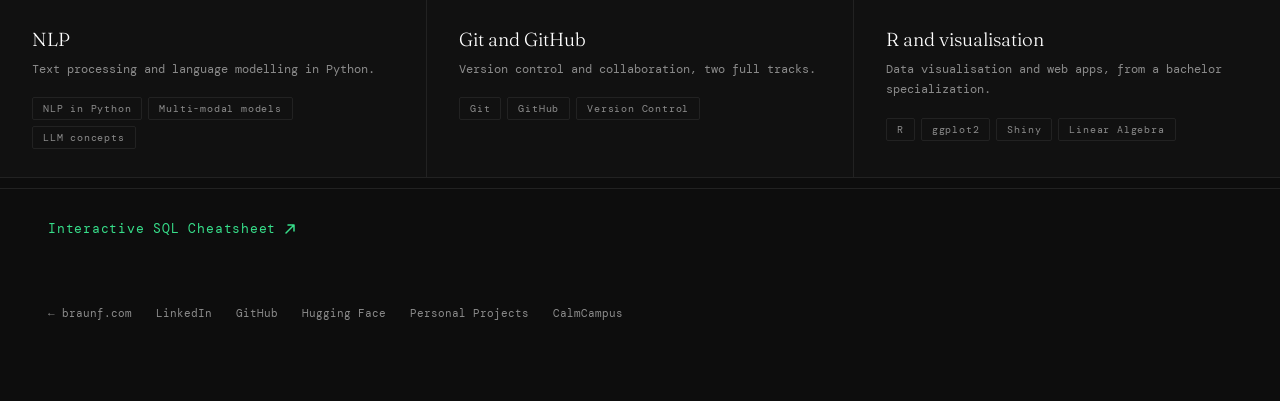
==== commit 3b006b77: "Simplify the course intro: Computer Science studies, no institute" ====
--- a/index.html
+++ b/index.html
@@ -43,7 +43,7 @@
 </div>
 <section class="intro" aria-labelledby="intro-h">
   <p class="label" id="intro-h">Why these courses</p>
-  <p>I started these in October 2025, alongside my Applied Computer Science studies at UCLL, to build solid practical foundations in the data side of AI: pipelines and SQL, statistics and machine learning, and the language models I now research. The five certifications are the proof points; the courses and tracks around them are how I got there.</p>
+  <p>I started these in October 2025, alongside my Computer Science studies, to build solid practical foundations in the data side of AI: pipelines and SQL, statistics and machine learning, and the language models I now research. The five certifications are the proof points; the courses and tracks around them are how I got there.</p>
   <a href="skills.html">See how the skills connect <span aria-hidden="true">&rarr;</span></a>
 </section>
 <section class="showcase" aria-labelledby="show-h">
